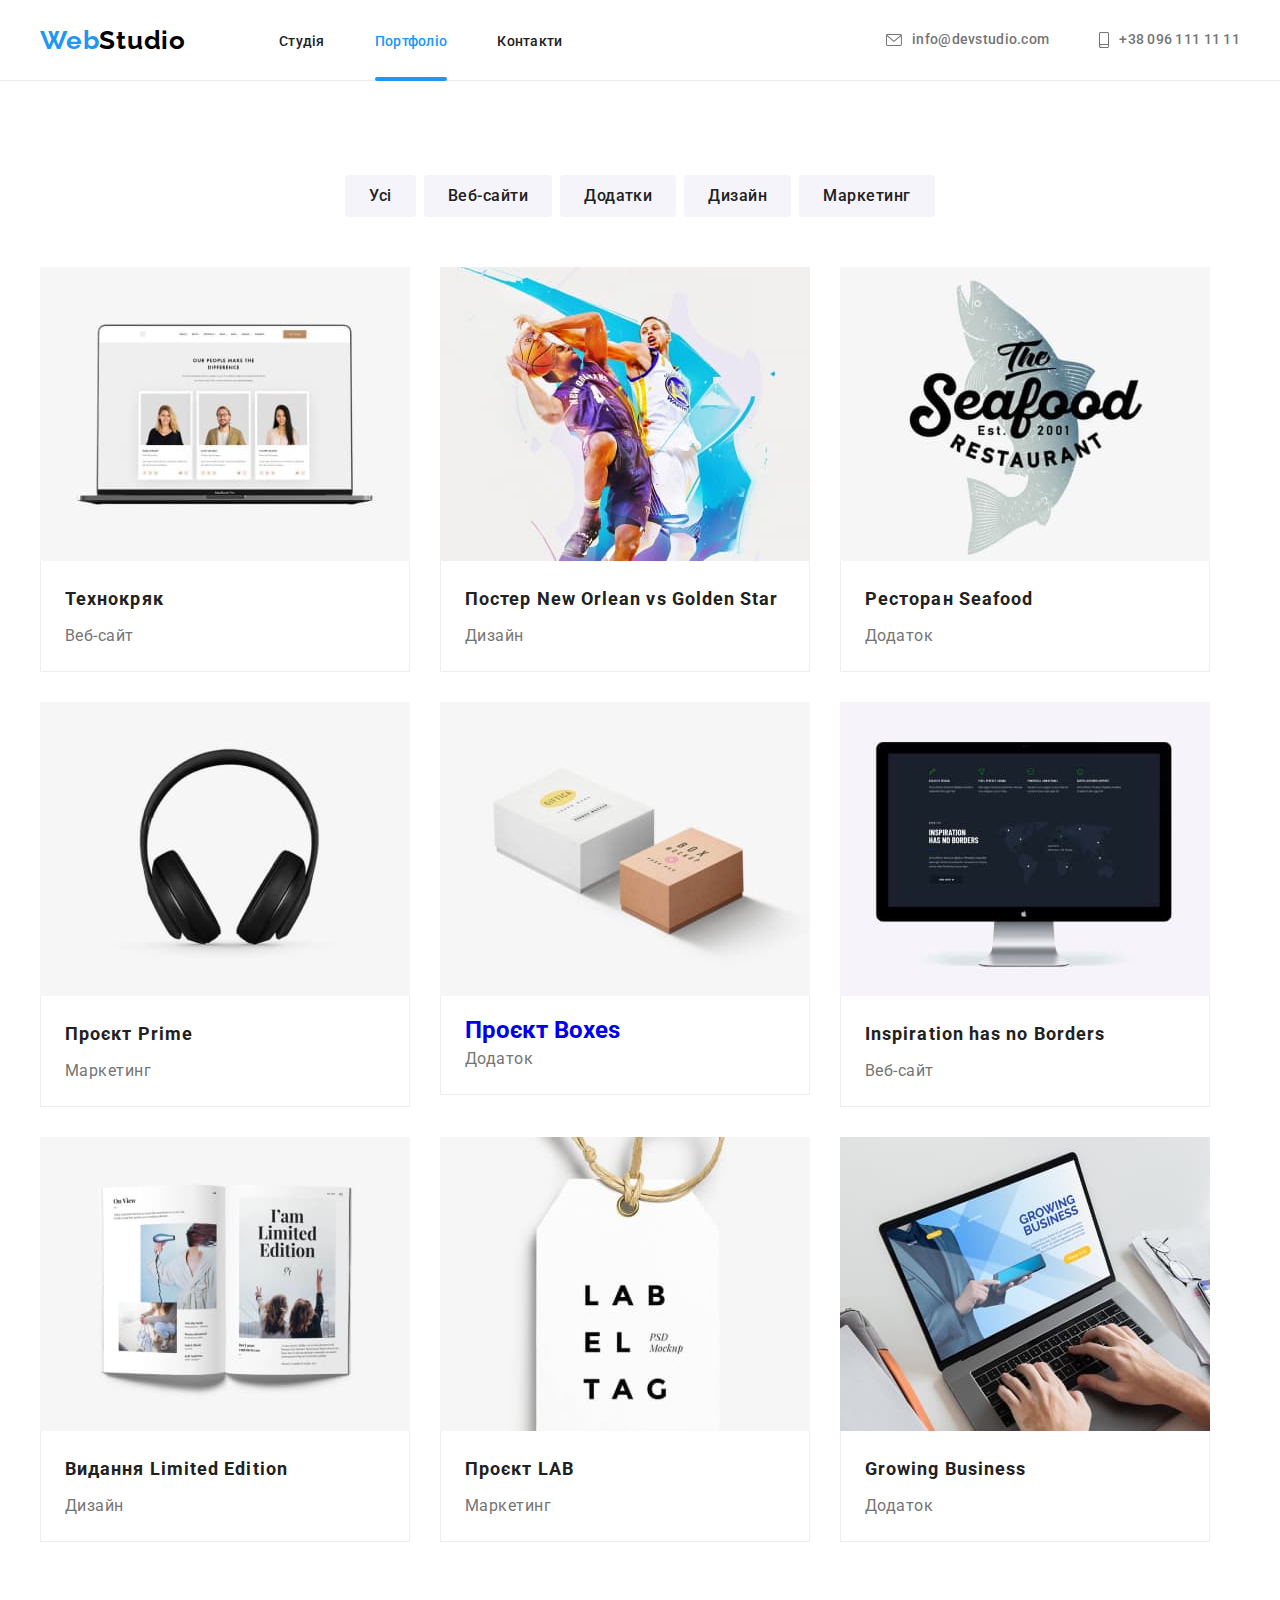
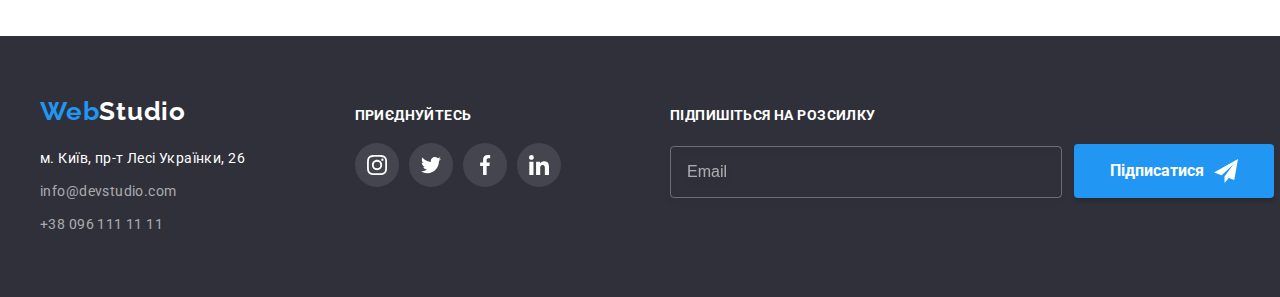
==== portfolio.html @ 82394ab8 "Initial commit" ====
<!DOCTYPE html>
<html lang="uk">
  <head>
    <meta charset="UTF-8" />
    <meta http-equiv="X-UA-Compatible" content="IE=edge" />
    <meta name="viewport" content="width=device-width, initial-scale=1.0" />
    <title>Домашне Завдання 7</title>
    <link rel="preconnect" href="https://fonts.googleapis.com" />
    <link rel="preconnect" href="https://fonts.gstatic.com" crossorigin />
    <link
      href="https://fonts.googleapis.com/css2?family=Raleway:wght@700&family=Roboto:wght@400;500;700;900&display=swap"
      rel="stylesheet"
    />
    <link
      rel="stylesheet"
      href="https://cdnjs.cloudflare.com/ajax/libs/modern-normalize/1.1.0/modern-normalize.min.css"
      integrity="sha512-wpPYUAdjBVSE4KJnH1VR1HeZfpl1ub8YT/NKx4PuQ5NmX2tKuGu6U/JRp5y+Y8XG2tV+wKQpNHVUX03MfMFn9Q=="
      crossorigin="anonymous"
      referrerpolicy="no-referrer"
    />
    <!-- <link rel="stylesheet" href="./css/styles.css" /> -->
    <link rel="stylesheet" href="./css/main.min.css" />
  </head>
  <body>
    <header class="page-header">
      <div class="container header__container">
        <nav class="site-nav">
          <a href="./index.html" class="logo link site-nav__logo logo--color-black"
            ><span class="logo-accent">Web</span>Studio</a
          >
          <ul class="site-nav__list list">
            <li>
              <a href="./index.html" class="site-nav__item  link">Студія</a>
            </li>
            <li>
              <a href="./portfolio.html" class="site-nav__item current link">Портфоліо</a>
            </li>
            <li><a href="#" class="site-nav__item link">Контакти</a></li>
          </ul>
        </nav>
        <ul class="contact list">
          <li>
            <a href="mailto:info@devstudio.com" class="contact__mail link">
              <svg class="contact__icon" width="16" height="12">
                <use href="./images/icon.svg#icon-envelope"></use>
              </svg>
              info@devstudio.com
            </a>
          </li>
          <li>
            <a href="tel:380961111111" class="contact__tel link">
              <svg class="contact__icon" width="10" height="16">
                <use href="./images/icon.svg#icon-smartphone"></use>
              </svg>
              +38 096 111 11 11
            </a>
          </li>
        </ul>
      </div>
    </header>
    <main>
      <section class="portfolio">
        <div class="container">
          <h1 class="visually-hidden">Портфоліо</h1>
          <ul class="portfolio__btn-list list">
            <li><button type="button" class="portfolio__btn-item">Усі</button></li>
            <li><button type="button" class="portfolio__btn-item">Веб-сайти</button></li>
            <li><button type="button" class="portfolio__btn-item">Додатки</button></li>
            <li><button type="button" class="portfolio__btn-item">Дизайн</button></li>
            <li><button type="button" class="portfolio__btn-item">Маркетинг</button></li>
          </ul>
          <ul class="cards portfolio__cards list">
            <li class="cards__item">
              <a href="#" class="cards__link link">
                <div class="cards__img cards-img">
                  <img
                    src="./images/portfolio1.jpg"
                    alt="Технокряк"
                    width="370"
                  />
                  <div class="cards-img__text">
                    Ресурс пропонує комплексні пропозиції з різним рівнем
                    функціоналу та сервісів. Все це дозволить відвідувачу
                    отримати вичерпні відомості про компанію чи приватну особу.
                  </div>
                </div>
                <div class="cards-info">
                  <h2 class="cards-info__title">Технокряк</h2>
                  <p class="cards-info__text">Веб-сайт</p>
                </div>
              </a>
            </li>
            <li class="cards__item">
              <a href="#" class="cards__link link">
                <div class="cards__img cards-img">
                  <img
                    src="./images/portfolio2.jpg"
                    alt="New Orlean vs Golden Star"
                    width="370"
                  />
                  <div class="cards-img__text">
                    Ресурс пропонує комплексні пропозиції з різним рівнем
                    функціоналу та сервісів. Все це дозволить відвідувачу
                    отримати вичерпні відомості про компанію чи приватну особу.
                  </div>
                </div>
                <div class="cards-info">
                  <h2 class="cards-info__title">
                    Постер New Orlean vs Golden Star
                  </h2>
                  <p class="cards-info__text">Дизайн</p>
                </div>
              </a>
            </li>
            <li class="cards__item">
              <a href="#" class="cards__link link">
                <div class="cards__img cards-img">
                  <img
                    src="./images/portfolio3.jpg"
                    alt="Ресторан Seafood"
                    width="370"
                  />
                  <div class="cards-img__text">
                    Ресурс пропонує комплексні пропозиції з різним рівнем
                    функціоналу та сервісів. Все це дозволить відвідувачу
                    отримати вичерпні відомості про компанію чи приватну особу.
                  </div>
                </div>
                <div class="cards-info">
                  <h2 class="cards-info__title">Ресторан Seafood</h2>
                  <p class="cards-info__text">Додаток</p>
                </div>
              </a>
            </li>
            <li class="cards__item">
              <a href="#" class="cards__link link">
                <div class="cards__img cards-img">
                  <img
                    src="./images/portfolio4.jpg"
                    alt="Проєкт Prime"
                    width="370"
                  />
                  <div class="cards-img__text">
                    Ресурс пропонує комплексні пропозиції з різним рівнем
                    функціоналу та сервісів. Все це дозволить відвідувачу
                    отримати вичерпні відомості про компанію чи приватну особу.
                  </div>
                </div>

                <div class="cards-info">
                  <h2 class="cards-info__title">Проєкт Prime</h2>
                  <p class="cards-info__text">Маркетинг</p>
                </div>
              </a>
            </li>
            <li class="cards__item">
              <a href="#" class="cards__link link">
                <div class="cards__img cards-img">
                  <img
                    src="./images/portfolio5.jpg"
                    alt="Проєкт Boxes"
                    width="370"
                  />
                  <div class="cards-img__text">
                    Ресурс пропонує комплексні пропозиції з різним рівнем
                    функціоналу та сервісів. Все це дозволить відвідувачу
                    отримати вичерпні відомості про компанію чи приватну особу.
                  </div>
                </div>

                <div class="cards-info">
                  <h2 class="cardinfo__title">Проєкт Boxes</h2>
                  <p class="cards-info__text">Додаток</p>
                </div>
              </a>
            </li>
            <li class="cards__item">
              <a href="#" class="cards__link link">
                <div class="cards__img cards-img">
                  <img
                    src="./images/portfolio6.jpg"
                    alt="Inspiration has no Borders"
                    width="370"
                  />
                  <div class="cards-img__text">
                    Ресурс пропонує комплексні пропозиції з різним рівнем
                    функціоналу та сервісів. Все це дозволить відвідувачу
                    отримати вичерпні відомості про компанію чи приватну особу.
                  </div>
                </div>
                <div class="cards-info">
                  <h2 class="cards-info__title">Inspiration has no Borders</h2>
                  <p class="cards-info__text">Веб-сайт</p>
                </div>
              </a>
            </li>
            <li class="cards__item">
              <a href="#" class="cards__link link">
                <div class="cards__img cards-img">
                  <img
                    src="./images/portfolio7.jpg"
                    alt="Видання Limited Edition"
                    width="370"
                  />
                  <div class="cards-img__text">
                    Ресурс пропонує комплексні пропозиції з різним рівнем
                    функціоналу та сервісів. Все це дозволить відвідувачу
                    отримати вичерпні відомості про компанію чи приватну особу.
                  </div>
                </div>
                <div class="cards-info">
                  <h2 class="cards-info__title">Видання Limited Edition</h2>
                  <p class="cards-info__text">Дизайн</p>
                </div>
              </a>
            </li>
            <li class="cards__item">
              <a href="#" class="cards__link link">
                <div class="cards__img cards-img">
                  <img
                    src="./images/portfolio8.jpg"
                    alt="Проєкт LAB"
                    width="370"
                  />
                  <div class="cards-img__text">
                    Ресурс пропонує комплексні пропозиції з різним рівнем
                    функціоналу та сервісів. Все це дозволить відвідувачу
                    отримати вичерпні відомості про компанію чи приватну особу.
                  </div>
                </div>
                <div class="cards-info">
                  <h2 class="cards-info__title">Проєкт LAB</h2>
                  <p class="cards-info__text">Маркетинг</p>
                </div>
              </a>
            </li>
            <li class="cards__item">
              <a href="" class="cards__link link">
                <div class="cards__img cards-img">
                  <img
                    src="./images/portfolio9.jpg"
                    alt="Growing Business"
                    width="370"
                  />
                  <div class="cards-img__text">
                    Ресурс пропонує комплексні пропозиції з різним рівнем
                    функціоналу та сервісів. Все це дозволить відвідувачу
                    отримати вичерпні відомості про компанію чи приватну особу.
                  </div>
                </div>

                <div class="cards-info">
                  <h2 class="cards-info__title">Growing Business</h2>
                  <p class="cards-info__text">Додаток</p>
                </div>
              </a>
            </li>
          </ul>
        </div>
      </section>
    </main>
    <footer class="footer section">
      <div class="container footer__wrap">
        <div>
          <a href="./index.html" class="logo logo--color-white link"
            ><span class="logo-accent">Web</span>Studio</a
          >
          <address class="adress">
            <ul class="adress__list list">
              <li class="adress__item">
                <a
                  href="https://goo.gl/maps/c5YDyiYQSBMjpUKTA"
                  class="adress__link link"
                  >м. Київ, пр-т Лесі Українки, 26</a
                >
              </li>
              <li class="adress__item">
                <a href="mailto:info@devstudio.com" class="adress__mail link"
                  >info@devstudio.com</a
                >
              </li>
              <li class="adress__item">
                <a href="tel:380961111111" class="adress__tel link"
                  >+38 096 111 11 11</a
                >
              </li>
            </ul>
          </address>
        </div>
        <div class="footer-soc">
          <h3 class="footer-soc__tile">приєднуйтесь</h3>
          <ul class="footer-soc__list list">
            <li class="footer-soc__item">
              <a href="" class="footer-soc__link link">
                <svg class="footer-soc__icon" width="20" height="20">
                  <use href="./images/icon.svg#icon-instagram-2"></use>
                </svg>
              </a>
            </li>
            <li class="footer-soc__item">
              <a href="" class="footer-soc__link link">
                <svg class="footer-soc__icon" width="20" height="20">
                  <use href="./images/icon.svg#icon-twitter-1"></use>
                </svg>
              </a>
            </li>
            <li class="footer-soc__item">
              <a href="" class="footer-soc__link link">
                <svg class="footer-soc__icon" width="20" height="20">
                  <use href="./images/icon.svg#icon-facebook-1"></use>
                </svg>
              </a>
            </li>
            <li class="footer-soc__item">
              <a href="" class="footer-soc__link link">
                <svg class="footer-soc__icon" width="20" height="20">
                  <use href="./images/icon.svg#icon-linkedin-1"></use>
                </svg>
              </a>
            </li>
          </ul>
        </div>
        <div class="subscription footer__subscription">
          <h3 class="subscription__title">Підпишіться на розсилку</h3>
          <form class="subscription__form">
            <label>
              <input
                type="email"
                name="email"
                placeholder="Email"
                class="subscription__input"
              />
            </label>
            <button type="submit" class="subsription__btn">
              Підписатися
              <svg class="subsription__send" width="24" height="24">
                <use href="./images/icon.svg#icon-send"></use>
              </svg>
            </button>
          </form>
        </div>
      </div>
    </footer>
  </body>
</html>
---- css/styles.css ----
/* :root {
    --title-text-color: #212121;
    --text-color: #757575;
    --accent-color: #2196F3;
    --aktive-accent-color: #188CE8;
    --black-color: #000000;
    --light-background-color: #F5F4FA;
    --dark-background-color: #2F303A;
    --white-color: #FFFFFF;
    --footer-contact-color: rgba(255, 255, 255, 0.6);
    --icon-color: #AFB1B8;
    --transition-duration: 250ms;
    --transition-timing-function: cubic-bezier(0.4, 0, 0.2, 1);
} */

/* p,
h1,
h2,
h3,
h4,
h5,
h6,
li {
    margin: 0;
}

ul {
    padding-left: 0;
    margin: 0;
}

img {
    display: block;} */


/* body {
    font-family: 'Roboto', sans-serif;
    color: var(--text-color);
    background: var(--white-color);
    margin: 0 auto;

} */

/* .container {
    width: 1200px;
    margin: 0 auto;
    padding: 0 15px;

} */

/* .list {
    list-style: none;
}

.link {
    text-decoration: none;
} */

/* .section {
    margin: 0;
    padding-top: 94px;
    padding-bottom: 94px;

} */

/* .logo {
    font-family: 'Raleway', sans-serif;
    font-style: normal;
    font-weight: 700;
    font-size: 26px;
    line-height: 1.19;
    letter-spacing: 0.03em;
} */

/* ------------header-------------- */
/* .page-header {

    border-bottom: 1px solid #ECECEC;
    align-items: center;
}

.header-mail,
.header-tel {
    font-weight: 500;
    font-size: 14px;
    line-height: 1.14;
    letter-spacing: 0.02em;
    color: var(--text-color);
    padding: 32px 0;
    color: var(--text-color);
    display: flex;
    justify-content: center;
    align-items: center;
    gap: 10px;
    transition-property: color, fill;
    transition-duration: var(--transition-duration);
    transition-timing-function: var(--transition-timing-function)
}

.header-icon {
    fill: currentColor;
}

.header-mail:hover,
.header-tel:hover {
    color: var(--accent-color);
    fill: var(--accent-color);
}

.header-mail:focus,
.header-tel:focus {
    color: var(--accent-color);
    fill: var(--accent-color);
}



.header-container {

    display: flex;
    justify-content: space-between;
    align-items: center;
}

.logo-header {
    color: var(--black-color);
    justify-content: flex-start;
    padding: 24px 0;
    margin-right: 93px;
}

.logo-accent {
    color: var(--accent-color);
}

.site-nav {
    display: flex;
    justify-content: flex-start;
    align-items: center;
}

.site-nav-list {
    gap: 50px;
    display: flex;
}

.header-contact {
    display: flex;
    gap: 50px;
    justify-content: flex-end;
}


.nav-item {
    position: relative;
    font-weight: 500;
    font-size: 14px;
    line-height: 1.14;
    letter-spacing: 0.02em;
    color: var(--title-text-color);
    padding: 32px 0;
    transition-property: color;
    transition-duration: var(--transition-duration);
    transition-timing-function: var(--transition-timing-function)
}

.nav-item::after {
    position: absolute;
    left: 0;
    bottom: 0;
    content: "";
    display: inline-block;
    opacity: 0;
    width: 100%;
    height: 4px;
    background: #2196F3;
    border-radius: 2px;
    transform: scaleX(0);
    transform-origin: left;
    transition-property: transform;
    transition-duration: var(--transition-duration);
    transition-timing-function: var(--transition-timing-function)
}

.current {
    position: relative;
    font-weight: 500;
    font-size: 14px;
    line-height: 1.14;
    letter-spacing: 0.02em;
    color: var(--accent-color);
}

.nav-item:hover::after,
.nav-item:focus::after,
.current::after {
    opacity: 1;
    transform: scaleX(100%);
}

.nav-item:hover,
.nav-item:focus {
    color: var(--accent-color);
} */

/* ------Studio--------------сторінка студія ---------------- */
/* ---------Hero---------- */
/* .hero {
    position: relative;
    max-width: 1600px;
    background-color: #C4C4C4;
    background-image: linear-gradient(rgba(47, 48, 58, 0.4), rgba(47, 48, 58, 0.4)), url(../images/Img.jpg);
    background-repeat: no-repeat;
    background-position: center;
    margin: 0 auto;
    padding-top: 200px;
    padding-bottom: 200px;
    text-align: center;

}

.hero-title {
    font-weight: 900;
    font-size: 44px;
    line-height: 1.36;
    text-align: center;
    letter-spacing: 0.06em;
    text-transform: uppercase;
    color: var(--white-color);
    width: 696px;
    margin: 0 auto;
    margin-bottom: 30px;
}

.hero-btn {
    font-family: inherit;
    font-style: normal;
    font-weight: 700;
    font-size: 16px;
    line-height: 1.88;
    letter-spacing: 0.06em;
    color: var(--white-color);
    cursor: pointer;
    text-align: center;
    background-color: var(--accent-color);
    box-shadow: 0px 4px 4px rgba(0, 0, 0, 0.15);
    border-radius: 4px;
    border: transparent;
    min-width: 216px;
    padding: 10px 32px;
    transition-property: background-color;
    transition-duration: var(--transition-duration);
    transition-timing-function: var(--transition-timing-function)
}


.hero-btn:hover,
.hero-btn:focus {
    background-color: var(--aktive-accent-color);
} */



/* ----------------------modal--------------------- */

/* .backdrop {
    position: fixed;
    top: 0;
    left: 0;
    bottom: 0;
    right: 0;
    background-color: rgba(0, 0, 0, 0.2);
    opacity: 1;
    visibility: visible;
    transition-property: opacity, visibility;
    transition-duration: var(--transition-duration);
    transition-timing-function: var(--transition-timing-function)
}

.backdrop.is-hidden {
    opacity: 0;
    pointer-events: none;
    visibility: hidden;
}

.modal {
    position: absolute;
    top: 50%;
    left: 50%;
    transform: translate(-50%, -50%);
    min-width: 528px;
    min-height: 581px;
    padding: 40px;
    background: #FFFFFF;
    box-shadow: 0px 1px 3px rgba(0, 0, 0, 0.12), 0px 1px 1px rgba(0, 0, 0, 0.14), 0px 2px 1px rgba(0, 0, 0, 0.2);
    border-radius: 4px;
}

.close {
    position: absolute;
    top: 8px;
    right: 8px;
    width: 30px;
    height: 30px;
    background-color: #FFFFFF;
    border: 1px solid rgba(0, 0, 0, 0.1);
    border-radius: 50%;
    cursor: pointer;
    transition-property: fill;
    transition-duration: var(--transition-duration);
    transition-timing-function: var(--transition-timing-function)
}

.close:hover,
.close:focus {
    fill: #2196F3;
} */

/* 
.modal-title {
    font-weight: 700;
    font-size: 20px;
    line-height: 23px;
    text-align: center;
    letter-spacing: 0.03em;
    color: var(--title-text-color);
    margin-bottom: 12px;
}


.modal-form {
    position: relative;
    display: flex;
    flex-direction: column;
    align-items: flex-start;
}

.input-wrap {
    position: relative;
    display: flex;
    flex-direction: column;
    align-items: flex-start;
    width: 100%;
    margin-bottom: 10px;

}
.input-textarea{margin-bottom: 20px;}

.modal-input {
    width: 100%;
    height: 40px;
    border: 1px solid rgba(33, 33, 33, 0.2);
    border-radius: 4px;
    outline: transparent;
    padding-left: 40px;
    padding-right: 20px;
    transition-property: border-color, fill;
    transition-duration: var(--transition-duration);
    transition-timing-function: var(--transition-timing-function)
}

.modal-input:focus,
.modal-textarea:focus {
    border-color: var(--accent-color);
    fill: var(--accent-color);
}

.modal-input:focus+.input-icon {
    fill: var(--accent-color);
}

.input-icon {
    position: absolute;
    left: 8px;
    top: 50%;
}

.modal-info {
    display: block;
    font-size: 12px;
    line-height: 1.12;
    letter-spacing: 0.01em;
    color: var(--text-color);
    margin-bottom: 4px;
}

.modal-textarea {
    width: 100%;
    height: 120px;
    border: 1px solid rgba(33, 33, 33, 0.2);
    border-radius: 4px;
    padding: 12px;
    resize: none;
    outline: none;
    transition-property: border-color, fill;
    transition-duration: var(--transition-duration);
    transition-timing-function: var(--transition-timing-function)
}

.modal-textarea::placeholder {
    font-weight: 400;
    font-size: 12px;
    line-height: 1.16;
    letter-spacing: 0.01em;
    color: rgba(117, 117, 117, 0.5);
}

.modal-submit {
    font-weight: 700;
    font-size: 16px;
    line-height: 1.87;
    color: #FFFFFF;
    padding: 10px 52px;
    background: #2196F3;
    box-shadow: 0px 4px 4px rgba(0, 0, 0, 0.15);
    border-color: transparent;
    border-radius: 4px;
    margin: 0 auto;
    cursor: pointer;
    transition-property: backround;
    transition-duration: var(--transition-duration);
    transition-timing-function: var(--transition-timing-function)
}

.modal-submit:hover,
.modal-submit:focus {
    background: var(--aktive-accent-color);

}

.modal-checkbox {
    position: relative;
    display: flex;
    align-items: center;
    font-weight: 400;
    font-size: 14px;
    line-height: 1.71;
    letter-spacing: 0.03em;
    color: var(--text-color);
  
    margin: 0 auto;
    margin-bottom: 30px;
}



.check-box {
    position: relative;
    width: 16px;
    height: 15px;
    margin-right: 7px;
}

.checkbox {
    border: 4px solid #212121;
    border-radius: 2px;
    width: 16px;
    height: 15px;
}

.checkbox:checked+* .icon-checked {
    fill: #FFFFFF;
    background-color: #2196F3;
    border-color: transparent;
}

.checkbox:not(checked)+* .icon-checked {
    fill: transparent;
    background-color: transparent;
}

.checkbox:focus+* .icon-checked {
    box-shadow: 0px 0px 2px 2px var(--accent-color);
}

.icon-checked {
    position: absolute;
    left: 0;
    border: 2px solid #212121;
    border-radius: 2px;
}

.checkbox-label {
    display: flex;
    align-items: center;
}



.checkbox:checked+*.checked-icon {
    fill: #EEEEEE;
}

.checkbox:focus+*.icon-notchecked {
    border-color: #2196F3;
}

.modal-link {
    position: relative;
    font-size: 14px;
    line-height: 1.71;
    color: var(--accent-color);
}

.modal-link::after {
    position: absolute;
    left: 0;
    bottom: 0;
    content: "";
    display: inline-block;
    width: 100%;
    height: 2px;
    padding-left: 5px;
    background-color: #2196F3;
} */

/* ---------Features -- Особливості------ */
/* .features {}

.feature-icon-box {
    background: #F5F4FA;
    border-radius: 4px;
    display: flex;
    justify-content: center;
    align-items: center;
    padding-top: 25px;
    padding-bottom: 25px;
    margin-bottom: 30px;
} */


/* .visually-hidden {
    position: absolute;
    width: 1px;
    height: 1px;
    margin: -1px;
    border: 0;
    padding: 0;
    white-space: nowrap;
    clip-path: inset(100%);
    clip: rect(0 0 0 0);
    overflow: hidden;
} */

/* .feature-list {
    display: flex;
    gap: 30px;
}

.feature-list-item {
    width: calc((100%-90)/4);

}

.feature-list-item:nth-child(4n) {
    margin: 0;

}

.feature-item-title {
    font-weight: 700;
    font-size: 14px;
    line-height: 1.14;
    letter-spacing: 0.03em;
    text-transform: uppercase;
    color: var(--title-text-color);
    margin-bottom: 10px;

}

.feature-item-text {
    font-size: 14px;
    line-height: 1.71;
    letter-spacing: 0.03em;
} */

/* ------------------Work ---Чим ми займаємося---------- */
/* .work {
    padding-top: 0;
}

.work-title {
    font-weight: 700;
    font-size: 36px;
    line-height: 1.16;
    text-align: center;
    letter-spacing: 0.03em;
    color: var(--title-text-color);
    margin-bottom: 50px;
}

.work-list {
    display: flex;
    gap: 30px;
}

.work-image {
    position: relative;
}

.text-cover {
    position: absolute;
    bottom: 0;
    width: 100%;
    height: 70px;
    background: rgba(47, 48, 58, 0.8);
}

.work-text {
    padding: 27px;
    font-weight: 700;
    font-size: 14px;
    line-height: 1.14;
    text-align: center;
    letter-spacing: 0.03em;
    text-transform: uppercase;
    color: #FFFFFF;

} */

/* ----------------team---Наша команда----------  */

/* .team {
    background: var(--light-background-color);
}

.team-list {
    display: flex;
    gap: 30px;
}

.team-item {
    background-color: var(--white-color);
    box-shadow: 0px 1px 3px rgba(0, 0, 0, 0.12), 0px 1px 1px rgba(0, 0, 0, 0.14), 0px 2px 1px rgba(0, 0, 0, 0.2);
    border-radius: 0px 0px 4px 4px;
}

.team-title {
    font-weight: 700;
    font-size: 36px;
    line-height: 1.16;
    text-align: center;
    letter-spacing: 0.03em;
    color: var(--title-text-color);
    margin-bottom: 50px;

}

.team-info {
    padding-top: 30px;
    padding-bottom: 30px;
}


.team-item-title {
    font-weight: 500;
    font-size: 16px;
    line-height: 1.18;
    text-align: center;
    letter-spacing: 0.03em;
    color: var(--title-text-color);
    margin-bottom: 10px;
}

.team-item-text {
    font-size: 16px;
    line-height: 1.18;
    text-align: center;
    letter-spacing: 0.03em;
    margin-bottom: 16px;

}

.team-soc-list {
    display: flex;
    gap: 10px;
    justify-content: center;
}

.team-soc-item {
    width: 44px;
    height: 44px;
    background-color: #FFFFFF;

}

.team-soc-link {
    width: 100%;
    height: 100%;
    border-radius: 50%;
    display: flex;
    justify-content: center;
    align-items: center;
    fill: var(--icon-color);
    transition-property: background-color, fill;
    transition-duration: var(--transition-duration);
    transition-timing-function: var(--transition-timing-function)
}

.team-soc-link:hover,
.team-soc-link:focus {
    background-color: var(--accent-color);
    fill: #FFFFFF;
} */

/* -----------------client------------------- */

/* .client-title {
    font-weight: 700;
    font-size: 36px;
    line-height: 1.16;
    text-align: center;
    letter-spacing: 0.03em;
    color: var(--title-text-color);
    margin-bottom: 50px;
}

.client-list {
    display: flex;
    gap: 30px;

}

.client-item {
    width: calc((100%-150px)/6);
    height: 92px;
}

.client-link {
    width: 100%;
    height: 100%;
    border: 1px solid var(--icon-color);
    border-radius: 4px;
    display: flex;
    justify-content: center;
    align-items: center;
    fill: var(--icon-color);
    transition-property: border-color, fill;
    transition-duration: var(--transition-duration);
    transition-timing-function: var(--transition-timing-function)
}

.client-link:hover,
.client-link:focus {
    border-color: var(--accent-color);
    fill: var(--accent-color);
} */

/* ------foooter--------------- */
/* .footer {
    background: var(--dark-background-color);
    padding-top: 60px;
    padding-bottom: 60px;
}

.logo-footer {
    color: var(--white-color);

}

.logo-accent {
    color: var(--accent-color);

}

.adress {
    margin-top: 20px;
}

.adress-item:not(:last-child) {
    margin-bottom: 9px;
}

.adress-link {
    font-style: normal;
    font-size: 14px;
    line-height: 1.71;
    letter-spacing: 0.03em;
    color: var(--white-color);
    transition-property: color;
    transition-duration: var(--transition-duration);
    transition-timing-function: var(--transition-timing-function)
}

.footer-mail,
.footer-tel {
    font-style: normal;
    font-size: 14px;
    line-height: 1.71;
    letter-spacing: 0.03em;
    color: var(--footer-contact-color);
    transition-property: color;
    transition-duration: var(--transition-duration);
    transition-timing-function: var(--transition-timing-function)
}

.adress-link:hover,
.footer-mail:hover,
.footer-tel:hover {
    color: var(--accent-color);
}

.adress-link:focus,
.footer-mail:focus,
.footer-tel:focus {
    color: var(--accent-color);
}

.footer-wrap {
    display: flex;
    gap: 70px;
    align-items: baseline;
    justify-content: space-between;
}

.footer-soc-tile {
    font-weight: 700;
    font-size: 14px;
    line-height: 16px;
    letter-spacing: 0.03em;
    text-transform: uppercase;
    color: #FFFFFF;
    margin-bottom: 20px;
}

.footer-soc-list {
    display: flex;
    gap: 10px;
    align-items: center;
    justify-content: center;
}

.footer-soc-item {
    width: 44px;
    height: 44px;
}

.footer-soc-link {
    width: 100%;
    height: 100%;
    background-color: rgba(255, 255, 255, 0.1);
    border-radius: 50%;
    display: flex;
    align-items: center;
    justify-content: center;
    fill: #FFFFFF;
    transition-property: background-color;
    transition-duration: var(--transition-duration);
    transition-timing-function: var(--transition-timing-function)
}

.footer-soc-link:hover,
.footer-soc-link:focus {
    background-color: var(--accent-color);
}


.footer-subsription {
    width: 570px;
}

.subsription_form {
    display: flex;
    gap: 12px;
    align-items: flex-end;
    width: 100%;
}



.subsription-title {
    font-weight: 700;
    font-size: 14px;
    line-height: 1.14;
    letter-spacing: 0.03em;
    text-transform: uppercase;
    color: #FFFFFF;
    margin-bottom: 20px;
}

.footer-input {
    min-width: 358px;
    font-weight: 400;
    font-size: 16px;
    line-height: 1.25;
    color: var(--white-color);
    background-color: transparent;
    padding-left: 16px;
    padding-right: 16px;
    padding-top: 15px;
    padding-bottom: 15px;

    border: 1px solid rgba(255, 255, 255, 0.3);
    filter: drop-shadow(0px 4px 4px rgba(0, 0, 0, 0.15));
    border-radius: 4px;
    outline: transparent;

}

.footer-input:focus {
    border: 1px solid var(--accent-color);
}

.footer-input::placeholder {
    font-size: 16px;
    line-height: 1.25;
    color: rgba(255, 255, 255, 0.6);
    background-color: transparent;
}

.footer-send {
    position: absolute;
    top: 50%;
    transform: translateY(-50%);
    fill: #FFFFFF;
}

.footer-send {
    position: absolute;
    top: 50%;
    transform: translateY(-50%);
    margin-left: 10px;
    margin-right: 28px;
    fill: #FFFFFF;
}

.subsription-btn {
    position: relative;
    min-width: 200px;
    min-height: 50px;
    font-family: inherit;
    padding-top: 10px;
    padding-bottom: 10px;
    padding-left: 28px;
    padding-right: 62px;
    font-weight: 700;
    font-size: 16px;
    line-height: 1.88;
    background-color: var(--accent-color);
    color: #FFFFFF;
    box-shadow: 0px 4px 4px rgba(0, 0, 0, 0.15);
    border-radius: 4px;
    border-color: transparent;
    cursor: pointer;
    transition-property: background-color, ;
    transition-duration: var(--transition-duration);
    transition-timing-function: var(--transition-timing-function)
}

.subsription-btn:hover,
.subsription-btn:focus {
    background-color: var(--aktive-accent-color);
}
 */


/*------------page portfolio-- сторінка портфоліо-------------- */
/* 
.portfolio {
    padding-top: 94px;
    padding-bottom: 94px;
}

.btn-list {
    display: flex;
    gap: 8px;
    align-self: center;
    margin: 0 auto;
    margin-bottom: 50px;
    justify-content: center;
}

.btn-item {
    font-family: inherit;
    font-style: normal;
    font-weight: 500;
    font-size: 16px;
    line-height: 1.62;
    text-align: center;
    letter-spacing: 0.03em;
    color: var(--title-text-color);

    background-color: var(--light-background-color);
    border-radius: 4px;
    border-color: transparent;
    cursor: pointer;
    padding: 6px 22px;

    transition-property: color, background-color, box-shadow;
    transition-duration: var(--transition-duration);
    transition-timing-function: var(--transition-timing-function)
}

.btn-item:hover,
.btn-item:focus {
    color: var(--white-color);
    background-color: var(--accent-color);
    box-shadow: 0px 3px 1px rgba(0, 0, 0, 0.1), 0px 1px 2px rgba(0, 0, 0, 0.08), 0px 2px 2px rgba(0, 0, 0, 0.12);
}


.portfolio-list {
    display: flex;
    flex-wrap: wrap;
    gap: 30px;
    justify-content: flex-start;
    align-items: stretch;
}

.portfolio-item {
    background-color: var(--white-color);
}



.item-text {
    padding: 20px 24px;
    border-bottom: 1px solid #EEEEEE;
    border-left: 1px solid #EEEEEE;
    border-right: 1px solid #EEEEEE;
}



.portfolio-title {
    font-weight: 700;
    font-size: 18px;
    line-height: 2;
    letter-spacing: 0.06em;
    color: var(--title-text-color);
    margin-bottom: 4px;
}

.portfolio-text {
    font-size: 16px;
    line-height: 1.88;
    letter-spacing: 0.03em;
    color: var(--text-color);
}

.portfolio-link {
    display: block;
    position: relative;
    transition-property: box-shadow;
    transition-duration: var(--transition-duration);
    transition-timing-function: var(--transition-timing-function)
}

.img-cover {
    position: relative;
    display: block;
    overflow: hidden;
}

.img-text {
    position: absolute;
    opacity: 0;
    display: block;
    top: 0;
    width: 370px;
    height: 294px;
    background-color: rgba(33, 150, 243, 0.9);
    font-size: 18px;
    line-height: 1.56;
    letter-spacing: 0.03em;
    color: #FFFFFF;
    padding: 63px 24px;

    transform: translateY(100%);
    transition-property: opacity, transform;
    transition-duration: var(--transition-duration);
    transition-timing-function: var(--transition-timing-function)
}

.portfolio-link:hover .img-text,
.portfolio-link:focus .img-text {
    transform: translateY(0);
    opacity: 1;
}


.portfolio-link:hover,
.portfolio-link:focus {
    box-shadow: 0px 1px 1px rgba(0, 0, 0, 0.12), 0px 4px 4px rgba(0, 0, 0, 0.06), 1px 4px 6px rgba(0, 0, 0, 0.16);

} */
---- css/main.min.css ----
:root{--title-text-color: #212121;--text-color: #757575;--accent-color: #2196F3;--aktive-accent-color: #188CE8;--black-color: #000000;--light-background-color: #F5F4FA;--dark-background-color: #2F303A;--white-color: #FFFFFF;--footer-contact-color: rgba(255, 255, 255, 0.6);--icon-color: #AFB1B8;--transition-duration: 250ms;--transition-timing-function: cubic-bezier(0.4, 0, 0.2, 1);--font-primary:"Roboto", sans-serif;--font-logo:"Raleway", sans-serif}.visually-hidden{position:absolute;width:1px;height:1px;margin:-1px;border:0;padding:0;white-space:nowrap;-webkit-clip-path:inset(100%);clip-path:inset(100%);clip:rect(0 0 0 0);overflow:hidden}p,h1,h2,h3,h4,h5,h6,li{margin:0}ul{padding-left:0;margin:0}img{display:block}.list{list-style:none}.link{text-decoration:none}body{font-family:var(--font-primary);color:var(--text-color);background:var(--white-color);margin:0 auto}.footer-soc__link,.footer-soc__list,.clients__link,.team-soc-link,.feature-item__box,.contact__mail,.contact__tel,.site-nav,.header__container,.checkbox-label,.modal-checkbox{display:flex;align-items:center}.logo{font-family:var(--font-logo);font-style:normal;font-weight:700;font-size:26px;line-height:1.19;letter-spacing:.03em}.logo--color-white{color:var(--white-color)}.logo--color-black{color:var(--black-color)}.container{width:1200px;margin:0 auto;padding:0 15px}.section{margin:0;padding-top:94px;padding-bottom:94px}.backdrop{position:fixed;top:0;left:0;bottom:0;right:0;background-color:rgba(0,0,0,.2);opacity:1;visibility:visible;transition-property:opacity,visibility;transition-duration:var(--transition-duration);transition-timing-function:var(--transition-timing-function)}.backdrop.is-hidden{opacity:0;pointer-events:none;visibility:hidden}.modal{position:absolute;top:50%;left:50%;transform:translate(-50%, -50%);min-width:528px;min-height:581px;padding:40px;background:#fff;box-shadow:0px 1px 3px rgba(0,0,0,.12),0px 1px 1px rgba(0,0,0,.14),0px 2px 1px rgba(0,0,0,.2);border-radius:4px}.close{position:absolute;top:8px;right:8px;width:30px;height:30px;background-color:#fff;border:1px solid rgba(0,0,0,.1);border-radius:50%;cursor:pointer;transition-property:fill;transition-duration:var(--transition-duration);transition-timing-function:var(--transition-timing-function)}.close:hover,.close:focus{fill:#2196f3}.modal__title{font-weight:700;font-size:20px;line-height:23px;text-align:center;letter-spacing:.03em;color:var(--title-text-color);margin-bottom:12px}.modal-form{position:relative;display:flex;flex-direction:column;align-items:flex-start}.input-wrap{position:relative;display:flex;flex-direction:column;align-items:flex-start;width:100%;margin-bottom:10px}.input-textarea{margin-bottom:20px}.modal-input{width:100%;height:40px;border:1px solid rgba(33,33,33,.2);border-radius:4px;outline:rgba(0,0,0,0);padding-left:40px;padding-right:20px;transition-property:border-color,fill;transition-duration:var(--transition-duration);transition-timing-function:var(--transition-timing-function)}.modal-input:focus{border-color:var(--accent-color);fill:var(--accent-color)}.input-icon{position:absolute;left:8px;top:50%}.modal-input:focus+.input-icon{fill:var(--accent-color)}.modal-info{display:block;font-size:12px;line-height:1.12;letter-spacing:.01em;color:var(--text-color);margin-bottom:4px}.modal-textarea{width:100%;height:120px;border:1px solid rgba(33,33,33,.2);border-radius:4px;padding:12px;resize:none;outline:none;transition-property:border-color,fill;transition-duration:var(--transition-duration);transition-timing-function:var(--transition-timing-function)}.modal-textarea::-moz-placeholder{font-weight:400;font-size:12px;line-height:1.16;letter-spacing:.01em;color:rgba(117,117,117,.5)}.modal-textarea:-ms-input-placeholder{font-weight:400;font-size:12px;line-height:1.16;letter-spacing:.01em;color:rgba(117,117,117,.5)}.modal-textarea::placeholder{font-weight:400;font-size:12px;line-height:1.16;letter-spacing:.01em;color:rgba(117,117,117,.5)}.modal-textarea:focus{border-color:var(--accent-color);fill:var(--accent-color)}.modal-submit{font-weight:700;font-size:16px;line-height:1.87;color:#fff;padding:10px 52px;background:#2196f3;box-shadow:0px 4px 4px rgba(0,0,0,.15);border-color:rgba(0,0,0,0);border-radius:4px;margin:0 auto;cursor:pointer;transition-property:backround;transition-duration:var(--transition-duration);transition-timing-function:var(--transition-timing-function)}.modal-submit:hover,.modal-submit:focus{background:var(--aktive-accent-color)}.modal-checkbox{position:relative;font-weight:400;font-size:14px;line-height:1.71;letter-spacing:.03em;color:var(--text-color);margin:0 auto;margin-bottom:30px}.check-box{position:relative;width:16px;height:15px;margin-right:7px}.checkbox{border:4px solid #212121;border-radius:2px;width:16px;height:15px}.checkbox:focus+*.icon-notchecked{border-color:#2196f3}.icon-checked{position:absolute;left:0;border:2px solid #212121;border-radius:2px}.checkbox:focus+* .icon-checked{box-shadow:0px 0px 2px 2px var(--accent-color)}.checkbox:not(checked)+* .icon-checked{fill:rgba(0,0,0,0);background-color:rgba(0,0,0,0)}.checkbox:checked+* .icon-checked{fill:#fff;background-color:#2196f3;border-color:rgba(0,0,0,0)}.modal-link{position:relative;font-size:14px;line-height:1.71;color:var(--accent-color)}.modal-link::after{position:absolute;left:0;bottom:0;content:"";display:inline-block;width:100%;height:2px;padding-left:5px;background-color:#2196f3}.portfolio{padding-top:94px;padding-bottom:94px}.title{font-weight:700;font-size:36px;line-height:1.16;text-align:center;letter-spacing:.03em;color:var(--title-text-color);margin-bottom:50px}.page-header{border-bottom:1px solid #ececec;align-items:center}.header__container{justify-content:space-between}.site-nav__logo{justify-content:flex-start;padding:24px 0;margin-right:93px}.logo-accent{color:var(--accent-color)}.site-nav{justify-content:flex-start}.site-nav__list{gap:50px;display:flex}.site-nav__item{position:relative;font-weight:500;font-size:14px;line-height:1.14;letter-spacing:.02em;color:var(--title-text-color);padding:32px 0;transition-property:color;transition-duration:var(--transition-duration);transition-timing-function:var(--transition-timing-function)}.site-nav__item::after{position:absolute;left:0;bottom:0;content:"";display:inline-block;opacity:0;width:100%;height:4px;background:#2196f3;border-radius:2px;transform:scaleX(0);transform-origin:left;transition-property:transform;transition-duration:var(--transition-duration);transition-timing-function:var(--transition-timing-function)}.site-nav__item:hover,.site-nav__item:focus{color:var(--accent-color)}.site-nav__item:hover::after,.site-nav__item:focus::after,.site-nav__item .current::after{opacity:1;transform:scaleX(100%)}.contact{display:flex;gap:50px;justify-content:flex-end}.contact__mail,.contact__tel{font-weight:500;font-size:14px;line-height:1.14;letter-spacing:.02em;color:var(--text-color);padding:32px 0;color:var(--text-color);justify-content:center;gap:10px;transition-property:color,fill;transition-duration:var(--transition-duration);transition-timing-function:var(--transition-timing-function)}.contact__mail:hover,.contact__mail:hover,.contact__tel:hover,.contact__tel:hover{color:var(--accent-color);fill:var(--accent-color)}.contact__mail:focus,.contact__mail:focus,.contact__tel:focus,.contact__tel:focus{color:var(--accent-color);fill:var(--accent-color)}.contact__icon{fill:currentColor}.current{position:relative;font-weight:500;font-size:14px;line-height:1.14;letter-spacing:.02em;color:var(--accent-color)}.current::after{opacity:1;transform:scaleX(100%)}.hero{position:relative;max-width:1600px;background-color:#c4c4c4;background-image:linear-gradient(rgba(47, 48, 58, 0.4), rgba(47, 48, 58, 0.4)),url(../images/Img.jpg);background-repeat:no-repeat;background-position:center;margin:0 auto;padding-top:200px;padding-bottom:200px;text-align:center}.hero__title{font-weight:900;font-size:44px;line-height:1.36;text-align:center;letter-spacing:.06em;text-transform:uppercase;color:var(--white-color);width:696px;margin:0 auto;margin-bottom:30px}.hero__btn{font-family:inherit;font-style:normal;font-weight:700;font-size:16px;line-height:1.88;letter-spacing:.06em;color:var(--white-color);cursor:pointer;text-align:center;background-color:var(--accent-color);box-shadow:0px 4px 4px rgba(0,0,0,.15);border-radius:4px;border:rgba(0,0,0,0);min-width:216px;padding:10px 32px;transition-property:background-color;transition-duration:var(--transition-duration);transition-timing-function:var(--transition-timing-function)}.hero__btn:hover,.hero__btn:focus{background-color:var(--aktive-accent-color)}.feature-item__box{background:#f5f4fa;border-radius:4px;justify-content:center;padding-top:25px;padding-bottom:25px;margin-bottom:30px}.feature__list{display:flex;gap:30px}.feature__item{width:calc((100% - 90px)/4)}.feature__item:nth-child(4n){margin:0}.feature-item__title{font-weight:700;font-size:14px;line-height:1.14;letter-spacing:.03em;text-transform:uppercase;color:var(--title-text-color);margin-bottom:10px}.feature-item__text{font-size:14px;line-height:1.71;letter-spacing:.03em}.work{padding-top:0}.work-list{display:flex;gap:30px}.work-image{position:relative}.text-cover{position:absolute;bottom:0;width:100%;height:70px;background:rgba(47,48,58,.8)}.work-text{padding:27px;font-weight:700;font-size:14px;line-height:1.14;text-align:center;letter-spacing:.03em;text-transform:uppercase;color:#fff}.team{background:var(--light-background-color)}.team-list{display:flex;gap:30px}.team-item{background-color:var(--white-color);box-shadow:0px 1px 3px rgba(0,0,0,.12),0px 1px 1px rgba(0,0,0,.14),0px 2px 1px rgba(0,0,0,.2);border-radius:0px 0px 4px 4px}.team-info{padding-top:30px;padding-bottom:30px}.team-item-title{font-weight:500;font-size:16px;line-height:1.18;text-align:center;letter-spacing:.03em;color:var(--title-text-color);margin-bottom:10px}.team-item-text{font-size:16px;line-height:1.18;text-align:center;letter-spacing:.03em;margin-bottom:16px}.team-soc-list{display:flex;gap:10px;justify-content:center}.team-soc-item{width:44px;height:44px;background-color:#fff}.team-soc-link{width:100%;height:100%;border-radius:50%;justify-content:center;fill:var(--icon-color);transition-property:background-color,fill;transition-duration:var(--transition-duration);transition-timing-function:var(--transition-timing-function)}.team-soc-link:hover,.team-soc-link:focus{background-color:var(--accent-color);fill:#fff}.clients__list{display:flex;gap:30px}.clients__item{width:calc((100% - 150px)/6);height:92px}.clients__link{width:100%;height:100%;border:1px solid var(--icon-color);border-radius:4px;justify-content:center;fill:var(--icon-color);transition-property:border-color,fill;transition-duration:var(--transition-duration);transition-timing-function:var(--transition-timing-function)}.clients__link:hover,.clients__link:focus{border-color:var(--accent-color);fill:var(--accent-color)}.footer{background:var(--dark-background-color);padding-top:60px;padding-bottom:60px}.logo-accent{color:var(--accent-color)}.adress{margin-top:20px}.adress__item:not(:last-child){margin-bottom:9px}.adress__link{font-style:normal;font-size:14px;line-height:1.71;letter-spacing:.03em;color:var(--white-color);transition-property:color;transition-duration:var(--transition-duration);transition-timing-function:var(--transition-timing-function)}.adress__link:hover,.adress__link:focus{color:var(--accent-color)}.adress__mail,.adress__tel{font-style:normal;font-size:14px;line-height:1.71;letter-spacing:.03em;color:var(--footer-contact-color);transition-property:color;transition-duration:var(--transition-duration);transition-timing-function:var(--transition-timing-function)}.adress__mail:hover,.adress__mail:hover,.adress__mail:focus,.adress__mail:focus,.adress__tel:hover,.adress__tel:hover,.adress__tel:focus,.adress__tel:focus{color:var(--accent-color)}.footer__wrap{display:flex;gap:70px;align-items:baseline;justify-content:space-between}.footer-soc__tile{font-weight:700;font-size:14px;line-height:16px;letter-spacing:.03em;text-transform:uppercase;color:#fff;margin-bottom:20px}.footer-soc__list{gap:10px;justify-content:center}.footer-soc__item{width:44px;height:44px}.footer-soc__link{width:100%;height:100%;background-color:rgba(255,255,255,.1);border-radius:50%;justify-content:center;fill:#fff;transition-property:background-color;transition-duration:var(--transition-duration);transition-timing-function:var(--transition-timing-function)}.footer-soc__link:hover,.footer-soc__link:focus{background-color:var(--accent-color)}.footer__subscription{width:570px}.subscription__form{display:flex;gap:12px;align-items:flex-end;width:100%}.subscription__title{font-weight:700;font-size:14px;line-height:1.14;letter-spacing:.03em;text-transform:uppercase;color:#fff;margin-bottom:20px}.subscription__input{min-width:358px;font-weight:400;font-size:16px;line-height:1.25;color:var(--white-color);background-color:rgba(0,0,0,0);padding-left:16px;padding-right:16px;padding-top:15px;padding-bottom:15px;border:1px solid rgba(255,255,255,.3);filter:drop-shadow(0px 4px 4px rgba(0, 0, 0, 0.15));border-radius:4px;outline:rgba(0,0,0,0)}.subscription__input:focus{border:1px solid var(--accent-color)}.subscription__input::-moz-placeholder{font-size:16px;line-height:1.25;color:rgba(255,255,255,.6);background-color:rgba(0,0,0,0)}.subscription__input:-ms-input-placeholder{font-size:16px;line-height:1.25;color:rgba(255,255,255,.6);background-color:rgba(0,0,0,0)}.subscription__input::placeholder{font-size:16px;line-height:1.25;color:rgba(255,255,255,.6);background-color:rgba(0,0,0,0)}.subsription__send{position:absolute;top:50%;transform:translateY(-50%);margin-left:10px;margin-right:28px;fill:#fff}.subsription__btn{position:relative;min-width:200px;min-height:50px;font-family:inherit;padding-top:10px;padding-bottom:10px;padding-left:28px;padding-right:62px;font-weight:700;font-size:16px;line-height:1.88;background-color:var(--accent-color);color:#fff;box-shadow:0px 4px 4px rgba(0,0,0,.15);border-radius:4px;border-color:rgba(0,0,0,0);cursor:pointer;transition-property:background-color;transition-duration:var(--transition-duration);transition-timing-function:var(--transition-timing-function)}.subsription__btn:hover,.subsription__btn:focus{background-color:var(--aktive-accent-color)}.portfolio__cards{display:flex;flex-wrap:wrap;gap:30px;justify-content:flex-start;align-items:stretch}.cards__item{background-color:var(--white-color)}.cards-info{padding:20px 24px;border-bottom:1px solid #eee;border-left:1px solid #eee;border-right:1px solid #eee}.cards-info__title{font-weight:700;font-size:18px;line-height:2;letter-spacing:.06em;color:var(--title-text-color);margin-bottom:4px}.cards-info__text{font-size:16px;line-height:1.88;letter-spacing:.03em;color:var(--text-color)}.cards__img{position:relative;display:block;overflow:hidden}.cards-img__text{position:absolute;opacity:0;display:block;top:0;width:370px;height:294px;background-color:rgba(33,150,243,.9);font-size:18px;line-height:1.56;letter-spacing:.03em;color:#fff;padding:63px 24px;transform:translateY(100%);transition-property:opacity,transform;transition-duration:var(--transition-duration);transition-timing-function:var(--transition-timing-function)}.cards__link{display:block;position:relative;transition-property:box-shadow;transition-duration:var(--transition-duration);transition-timing-function:var(--transition-timing-function)}.cards__link:hover .cards-img__text,.cards__link:focus .cards-img__text{transform:translateY(0);opacity:1}.cards__link:hover,.cards__link:focus{box-shadow:0px 1px 1px rgba(0,0,0,.12),0px 4px 4px rgba(0,0,0,.06),1px 4px 6px rgba(0,0,0,.16)}.portfolio__btn-list{display:flex;gap:8px;align-self:center;margin:0 auto;margin-bottom:50px;justify-content:center}.portfolio__btn-item{font-family:inherit;font-style:normal;font-weight:500;font-size:16px;line-height:1.62;text-align:center;letter-spacing:.03em;color:var(--title-text-color);background-color:var(--light-background-color);border-radius:4px;border-color:rgba(0,0,0,0);cursor:pointer;padding:6px 22px;transition-property:color,background-color,box-shadow;transition-duration:var(--transition-duration);transition-timing-function:var(--transition-timing-function)}.portfolio__btn-item:hover,.portfolio__btn-item:focus{color:var(--white-color);background-color:var(--accent-color);box-shadow:0px 3px 1px rgba(0,0,0,.1),0px 1px 2px rgba(0,0,0,.08),0px 2px 2px rgba(0,0,0,.12)}/*# sourceMappingURL=main.min.css.map */
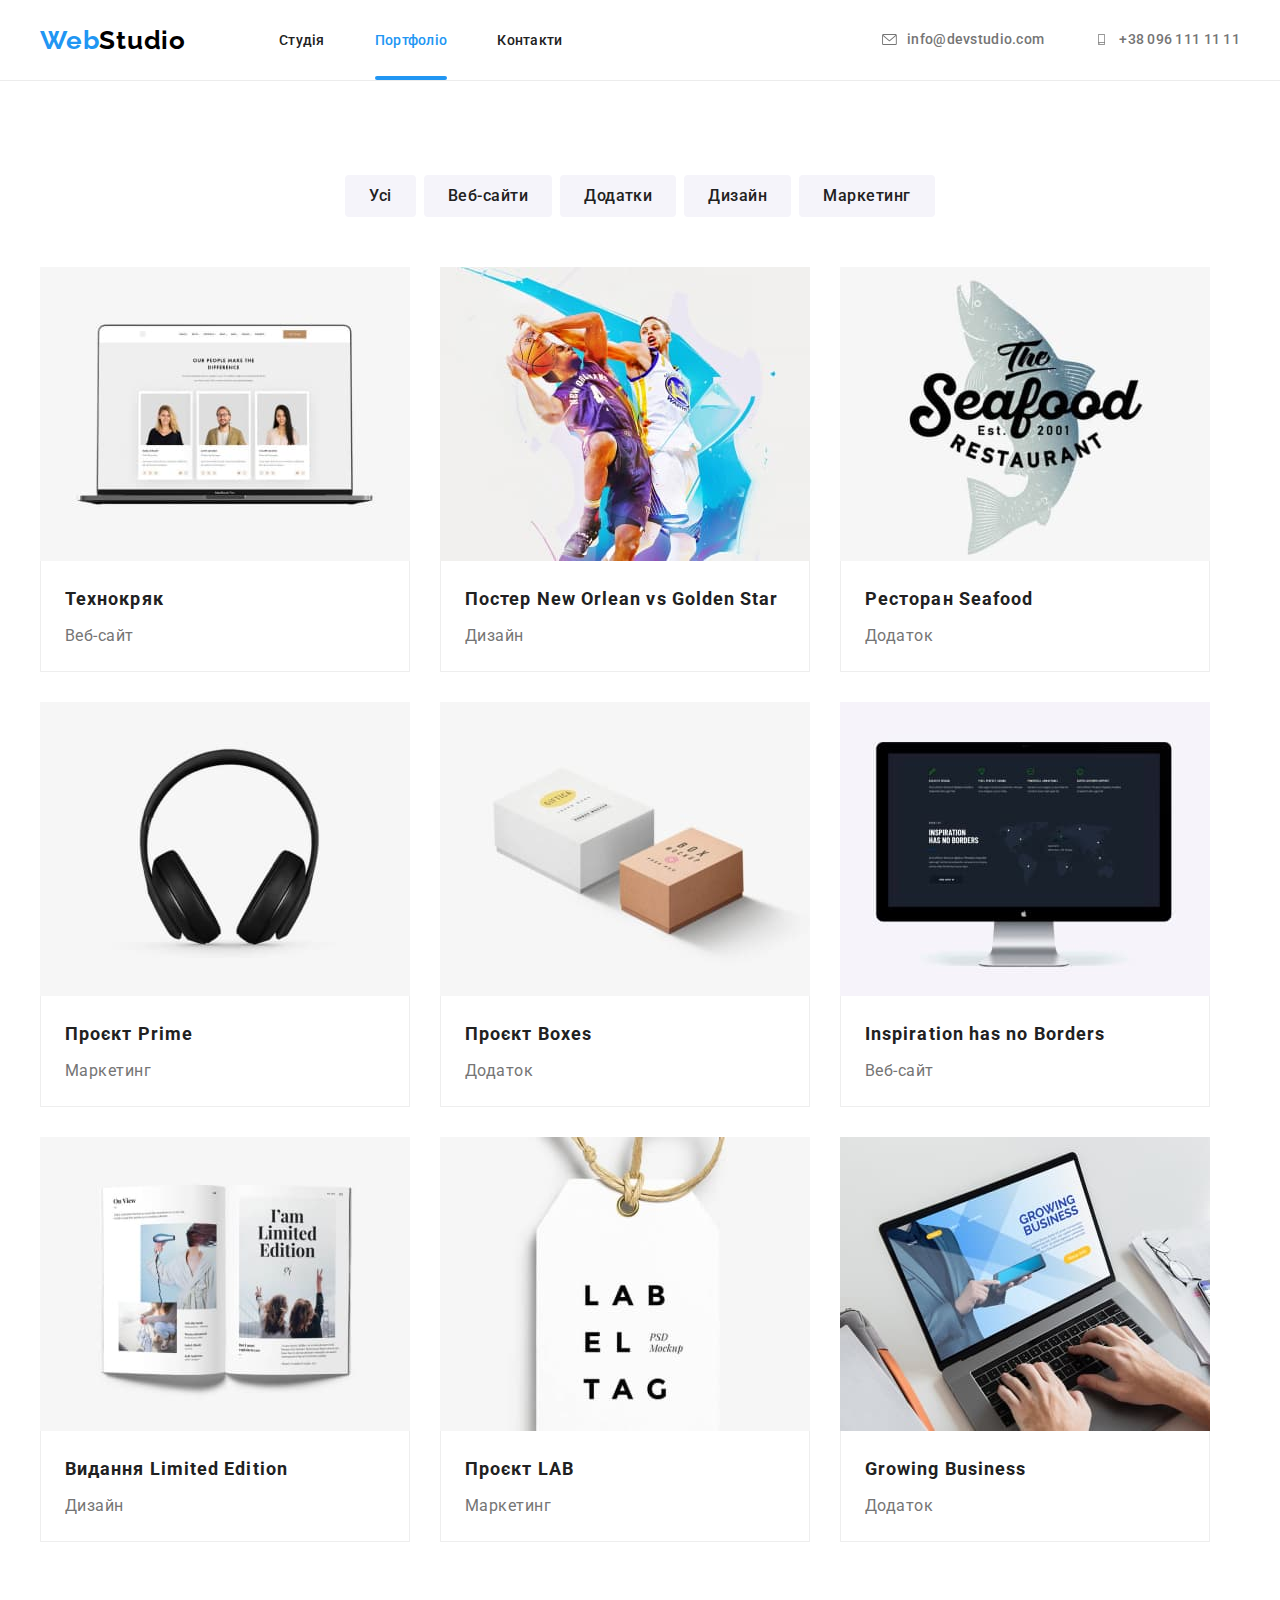
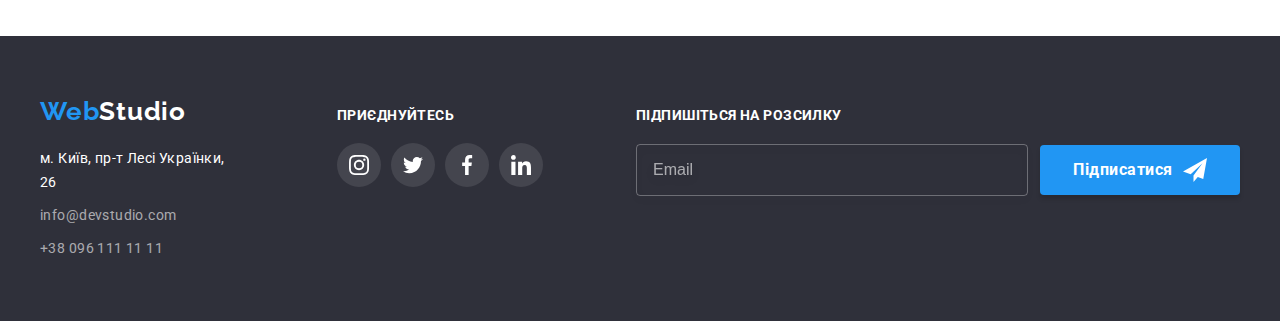
==== commit 26a680c4: "hw08" ====
--- a/portfolio.html
+++ b/portfolio.html
@@ -25,15 +25,19 @@
     <header class="page-header">
       <div class="container header__container">
         <nav class="site-nav">
-          <a href="./index.html" class="logo link site-nav__logo logo--color-black"
+          <a
+            href="./index.html"
+            class="logo link site-nav__logo logo--color-black"
             ><span class="logo-accent">Web</span>Studio</a
           >
           <ul class="site-nav__list list">
             <li>
-              <a href="./index.html" class="site-nav__item  link">Студія</a>
-            </li>
-            <li>
-              <a href="./portfolio.html" class="site-nav__item current link">Портфоліо</a>
+              <a href="./index.html" class="site-nav__item link">Студія</a>
+            </li>
+            <li>
+              <a href="./portfolio.html" class="site-nav__item current link"
+                >Портфоліо</a
+              >
             </li>
             <li><a href="#" class="site-nav__item link">Контакти</a></li>
           </ul>
@@ -63,11 +67,25 @@
         <div class="container">
           <h1 class="visually-hidden">Портфоліо</h1>
           <ul class="portfolio__btn-list list">
-            <li><button type="button" class="portfolio__btn-item">Усі</button></li>
-            <li><button type="button" class="portfolio__btn-item">Веб-сайти</button></li>
-            <li><button type="button" class="portfolio__btn-item">Додатки</button></li>
-            <li><button type="button" class="portfolio__btn-item">Дизайн</button></li>
-            <li><button type="button" class="portfolio__btn-item">Маркетинг</button></li>
+            <li>
+              <button type="button" class="portfolio__btn-item">Усі</button>
+            </li>
+            <li>
+              <button type="button" class="portfolio__btn-item">
+                Веб-сайти
+              </button>
+            </li>
+            <li>
+              <button type="button" class="portfolio__btn-item">Додатки</button>
+            </li>
+            <li>
+              <button type="button" class="portfolio__btn-item">Дизайн</button>
+            </li>
+            <li>
+              <button type="button" class="portfolio__btn-item">
+                Маркетинг
+              </button>
+            </li>
           </ul>
           <ul class="cards portfolio__cards list">
             <li class="cards__item">
@@ -169,7 +187,7 @@
                 </div>
 
                 <div class="cards-info">
-                  <h2 class="cardinfo__title">Проєкт Boxes</h2>
+                  <h2 class="cards-info__title">Проєкт Boxes</h2>
                   <p class="cards-info__text">Додаток</p>
                 </div>
               </a>
--- a/css/main.min.css
+++ b/css/main.min.css
@@ -1 +1 @@
-:root{--title-text-color: #212121;--text-color: #757575;--accent-color: #2196F3;--aktive-accent-color: #188CE8;--black-color: #000000;--light-background-color: #F5F4FA;--dark-background-color: #2F303A;--white-color: #FFFFFF;--footer-contact-color: rgba(255, 255, 255, 0.6);--icon-color: #AFB1B8;--transition-duration: 250ms;--transition-timing-function: cubic-bezier(0.4, 0, 0.2, 1);--font-primary:"Roboto", sans-serif;--font-logo:"Raleway", sans-serif}.visually-hidden{position:absolute;width:1px;height:1px;margin:-1px;border:0;padding:0;white-space:nowrap;-webkit-clip-path:inset(100%);clip-path:inset(100%);clip:rect(0 0 0 0);overflow:hidden}p,h1,h2,h3,h4,h5,h6,li{margin:0}ul{padding-left:0;margin:0}img{display:block}.list{list-style:none}.link{text-decoration:none}body{font-family:var(--font-primary);color:var(--text-color);background:var(--white-color);margin:0 auto}.footer-soc__link,.footer-soc__list,.clients__link,.team-soc-link,.feature-item__box,.contact__mail,.contact__tel,.site-nav,.header__container,.checkbox-label,.modal-checkbox{display:flex;align-items:center}.logo{font-family:var(--font-logo);font-style:normal;font-weight:700;font-size:26px;line-height:1.19;letter-spacing:.03em}.logo--color-white{color:var(--white-color)}.logo--color-black{color:var(--black-color)}.container{width:1200px;margin:0 auto;padding:0 15px}.section{margin:0;padding-top:94px;padding-bottom:94px}.backdrop{position:fixed;top:0;left:0;bottom:0;right:0;background-color:rgba(0,0,0,.2);opacity:1;visibility:visible;transition-property:opacity,visibility;transition-duration:var(--transition-duration);transition-timing-function:var(--transition-timing-function)}.backdrop.is-hidden{opacity:0;pointer-events:none;visibility:hidden}.modal{position:absolute;top:50%;left:50%;transform:translate(-50%, -50%);min-width:528px;min-height:581px;padding:40px;background:#fff;box-shadow:0px 1px 3px rgba(0,0,0,.12),0px 1px 1px rgba(0,0,0,.14),0px 2px 1px rgba(0,0,0,.2);border-radius:4px}.close{position:absolute;top:8px;right:8px;width:30px;height:30px;background-color:#fff;border:1px solid rgba(0,0,0,.1);border-radius:50%;cursor:pointer;transition-property:fill;transition-duration:var(--transition-duration);transition-timing-function:var(--transition-timing-function)}.close:hover,.close:focus{fill:#2196f3}.modal__title{font-weight:700;font-size:20px;line-height:23px;text-align:center;letter-spacing:.03em;color:var(--title-text-color);margin-bottom:12px}.modal-form{position:relative;display:flex;flex-direction:column;align-items:flex-start}.input-wrap{position:relative;display:flex;flex-direction:column;align-items:flex-start;width:100%;margin-bottom:10px}.input-textarea{margin-bottom:20px}.modal-input{width:100%;height:40px;border:1px solid rgba(33,33,33,.2);border-radius:4px;outline:rgba(0,0,0,0);padding-left:40px;padding-right:20px;transition-property:border-color,fill;transition-duration:var(--transition-duration);transition-timing-function:var(--transition-timing-function)}.modal-input:focus{border-color:var(--accent-color);fill:var(--accent-color)}.input-icon{position:absolute;left:8px;top:50%}.modal-input:focus+.input-icon{fill:var(--accent-color)}.modal-info{display:block;font-size:12px;line-height:1.12;letter-spacing:.01em;color:var(--text-color);margin-bottom:4px}.modal-textarea{width:100%;height:120px;border:1px solid rgba(33,33,33,.2);border-radius:4px;padding:12px;resize:none;outline:none;transition-property:border-color,fill;transition-duration:var(--transition-duration);transition-timing-function:var(--transition-timing-function)}.modal-textarea::-moz-placeholder{font-weight:400;font-size:12px;line-height:1.16;letter-spacing:.01em;color:rgba(117,117,117,.5)}.modal-textarea:-ms-input-placeholder{font-weight:400;font-size:12px;line-height:1.16;letter-spacing:.01em;color:rgba(117,117,117,.5)}.modal-textarea::placeholder{font-weight:400;font-size:12px;line-height:1.16;letter-spacing:.01em;color:rgba(117,117,117,.5)}.modal-textarea:focus{border-color:var(--accent-color);fill:var(--accent-color)}.modal-submit{font-weight:700;font-size:16px;line-height:1.87;color:#fff;padding:10px 52px;background:#2196f3;box-shadow:0px 4px 4px rgba(0,0,0,.15);border-color:rgba(0,0,0,0);border-radius:4px;margin:0 auto;cursor:pointer;transition-property:backround;transition-duration:var(--transition-duration);transition-timing-function:var(--transition-timing-function)}.modal-submit:hover,.modal-submit:focus{background:var(--aktive-accent-color)}.modal-checkbox{position:relative;font-weight:400;font-size:14px;line-height:1.71;letter-spacing:.03em;color:var(--text-color);margin:0 auto;margin-bottom:30px}.check-box{position:relative;width:16px;height:15px;margin-right:7px}.checkbox{border:4px solid #212121;border-radius:2px;width:16px;height:15px}.checkbox:focus+*.icon-notchecked{border-color:#2196f3}.icon-checked{position:absolute;left:0;border:2px solid #212121;border-radius:2px}.checkbox:focus+* .icon-checked{box-shadow:0px 0px 2px 2px var(--accent-color)}.checkbox:not(checked)+* .icon-checked{fill:rgba(0,0,0,0);background-color:rgba(0,0,0,0)}.checkbox:checked+* .icon-checked{fill:#fff;background-color:#2196f3;border-color:rgba(0,0,0,0)}.modal-link{position:relative;font-size:14px;line-height:1.71;color:var(--accent-color)}.modal-link::after{position:absolute;left:0;bottom:0;content:"";display:inline-block;width:100%;height:2px;padding-left:5px;background-color:#2196f3}.portfolio{padding-top:94px;padding-bottom:94px}.title{font-weight:700;font-size:36px;line-height:1.16;text-align:center;letter-spacing:.03em;color:var(--title-text-color);margin-bottom:50px}.page-header{border-bottom:1px solid #ececec;align-items:center}.header__container{justify-content:space-between}.site-nav__logo{justify-content:flex-start;padding:24px 0;margin-right:93px}.logo-accent{color:var(--accent-color)}.site-nav{justify-content:flex-start}.site-nav__list{gap:50px;display:flex}.site-nav__item{position:relative;font-weight:500;font-size:14px;line-height:1.14;letter-spacing:.02em;color:var(--title-text-color);padding:32px 0;transition-property:color;transition-duration:var(--transition-duration);transition-timing-function:var(--transition-timing-function)}.site-nav__item::after{position:absolute;left:0;bottom:0;content:"";display:inline-block;opacity:0;width:100%;height:4px;background:#2196f3;border-radius:2px;transform:scaleX(0);transform-origin:left;transition-property:transform;transition-duration:var(--transition-duration);transition-timing-function:var(--transition-timing-function)}.site-nav__item:hover,.site-nav__item:focus{color:var(--accent-color)}.site-nav__item:hover::after,.site-nav__item:focus::after,.site-nav__item .current::after{opacity:1;transform:scaleX(100%)}.contact{display:flex;gap:50px;justify-content:flex-end}.contact__mail,.contact__tel{font-weight:500;font-size:14px;line-height:1.14;letter-spacing:.02em;color:var(--text-color);padding:32px 0;color:var(--text-color);justify-content:center;gap:10px;transition-property:color,fill;transition-duration:var(--transition-duration);transition-timing-function:var(--transition-timing-function)}.contact__mail:hover,.contact__mail:hover,.contact__tel:hover,.contact__tel:hover{color:var(--accent-color);fill:var(--accent-color)}.contact__mail:focus,.contact__mail:focus,.contact__tel:focus,.contact__tel:focus{color:var(--accent-color);fill:var(--accent-color)}.contact__icon{fill:currentColor}.current{position:relative;font-weight:500;font-size:14px;line-height:1.14;letter-spacing:.02em;color:var(--accent-color)}.current::after{opacity:1;transform:scaleX(100%)}.hero{position:relative;max-width:1600px;background-color:#c4c4c4;background-image:linear-gradient(rgba(47, 48, 58, 0.4), rgba(47, 48, 58, 0.4)),url(../images/Img.jpg);background-repeat:no-repeat;background-position:center;margin:0 auto;padding-top:200px;padding-bottom:200px;text-align:center}.hero__title{font-weight:900;font-size:44px;line-height:1.36;text-align:center;letter-spacing:.06em;text-transform:uppercase;color:var(--white-color);width:696px;margin:0 auto;margin-bottom:30px}.hero__btn{font-family:inherit;font-style:normal;font-weight:700;font-size:16px;line-height:1.88;letter-spacing:.06em;color:var(--white-color);cursor:pointer;text-align:center;background-color:var(--accent-color);box-shadow:0px 4px 4px rgba(0,0,0,.15);border-radius:4px;border:rgba(0,0,0,0);min-width:216px;padding:10px 32px;transition-property:background-color;transition-duration:var(--transition-duration);transition-timing-function:var(--transition-timing-function)}.hero__btn:hover,.hero__btn:focus{background-color:var(--aktive-accent-color)}.feature-item__box{background:#f5f4fa;border-radius:4px;justify-content:center;padding-top:25px;padding-bottom:25px;margin-bottom:30px}.feature__list{display:flex;gap:30px}.feature__item{width:calc((100% - 90px)/4)}.feature__item:nth-child(4n){margin:0}.feature-item__title{font-weight:700;font-size:14px;line-height:1.14;letter-spacing:.03em;text-transform:uppercase;color:var(--title-text-color);margin-bottom:10px}.feature-item__text{font-size:14px;line-height:1.71;letter-spacing:.03em}.work{padding-top:0}.work-list{display:flex;gap:30px}.work-image{position:relative}.text-cover{position:absolute;bottom:0;width:100%;height:70px;background:rgba(47,48,58,.8)}.work-text{padding:27px;font-weight:700;font-size:14px;line-height:1.14;text-align:center;letter-spacing:.03em;text-transform:uppercase;color:#fff}.team{background:var(--light-background-color)}.team-list{display:flex;gap:30px}.team-item{background-color:var(--white-color);box-shadow:0px 1px 3px rgba(0,0,0,.12),0px 1px 1px rgba(0,0,0,.14),0px 2px 1px rgba(0,0,0,.2);border-radius:0px 0px 4px 4px}.team-info{padding-top:30px;padding-bottom:30px}.team-item-title{font-weight:500;font-size:16px;line-height:1.18;text-align:center;letter-spacing:.03em;color:var(--title-text-color);margin-bottom:10px}.team-item-text{font-size:16px;line-height:1.18;text-align:center;letter-spacing:.03em;margin-bottom:16px}.team-soc-list{display:flex;gap:10px;justify-content:center}.team-soc-item{width:44px;height:44px;background-color:#fff}.team-soc-link{width:100%;height:100%;border-radius:50%;justify-content:center;fill:var(--icon-color);transition-property:background-color,fill;transition-duration:var(--transition-duration);transition-timing-function:var(--transition-timing-function)}.team-soc-link:hover,.team-soc-link:focus{background-color:var(--accent-color);fill:#fff}.clients__list{display:flex;gap:30px}.clients__item{width:calc((100% - 150px)/6);height:92px}.clients__link{width:100%;height:100%;border:1px solid var(--icon-color);border-radius:4px;justify-content:center;fill:var(--icon-color);transition-property:border-color,fill;transition-duration:var(--transition-duration);transition-timing-function:var(--transition-timing-function)}.clients__link:hover,.clients__link:focus{border-color:var(--accent-color);fill:var(--accent-color)}.footer{background:var(--dark-background-color);padding-top:60px;padding-bottom:60px}.logo-accent{color:var(--accent-color)}.adress{margin-top:20px}.adress__item:not(:last-child){margin-bottom:9px}.adress__link{font-style:normal;font-size:14px;line-height:1.71;letter-spacing:.03em;color:var(--white-color);transition-property:color;transition-duration:var(--transition-duration);transition-timing-function:var(--transition-timing-function)}.adress__link:hover,.adress__link:focus{color:var(--accent-color)}.adress__mail,.adress__tel{font-style:normal;font-size:14px;line-height:1.71;letter-spacing:.03em;color:var(--footer-contact-color);transition-property:color;transition-duration:var(--transition-duration);transition-timing-function:var(--transition-timing-function)}.adress__mail:hover,.adress__mail:hover,.adress__mail:focus,.adress__mail:focus,.adress__tel:hover,.adress__tel:hover,.adress__tel:focus,.adress__tel:focus{color:var(--accent-color)}.footer__wrap{display:flex;gap:70px;align-items:baseline;justify-content:space-between}.footer-soc__tile{font-weight:700;font-size:14px;line-height:16px;letter-spacing:.03em;text-transform:uppercase;color:#fff;margin-bottom:20px}.footer-soc__list{gap:10px;justify-content:center}.footer-soc__item{width:44px;height:44px}.footer-soc__link{width:100%;height:100%;background-color:rgba(255,255,255,.1);border-radius:50%;justify-content:center;fill:#fff;transition-property:background-color;transition-duration:var(--transition-duration);transition-timing-function:var(--transition-timing-function)}.footer-soc__link:hover,.footer-soc__link:focus{background-color:var(--accent-color)}.footer__subscription{width:570px}.subscription__form{display:flex;gap:12px;align-items:flex-end;width:100%}.subscription__title{font-weight:700;font-size:14px;line-height:1.14;letter-spacing:.03em;text-transform:uppercase;color:#fff;margin-bottom:20px}.subscription__input{min-width:358px;font-weight:400;font-size:16px;line-height:1.25;color:var(--white-color);background-color:rgba(0,0,0,0);padding-left:16px;padding-right:16px;padding-top:15px;padding-bottom:15px;border:1px solid rgba(255,255,255,.3);filter:drop-shadow(0px 4px 4px rgba(0, 0, 0, 0.15));border-radius:4px;outline:rgba(0,0,0,0)}.subscription__input:focus{border:1px solid var(--accent-color)}.subscription__input::-moz-placeholder{font-size:16px;line-height:1.25;color:rgba(255,255,255,.6);background-color:rgba(0,0,0,0)}.subscription__input:-ms-input-placeholder{font-size:16px;line-height:1.25;color:rgba(255,255,255,.6);background-color:rgba(0,0,0,0)}.subscription__input::placeholder{font-size:16px;line-height:1.25;color:rgba(255,255,255,.6);background-color:rgba(0,0,0,0)}.subsription__send{position:absolute;top:50%;transform:translateY(-50%);margin-left:10px;margin-right:28px;fill:#fff}.subsription__btn{position:relative;min-width:200px;min-height:50px;font-family:inherit;padding-top:10px;padding-bottom:10px;padding-left:28px;padding-right:62px;font-weight:700;font-size:16px;line-height:1.88;background-color:var(--accent-color);color:#fff;box-shadow:0px 4px 4px rgba(0,0,0,.15);border-radius:4px;border-color:rgba(0,0,0,0);cursor:pointer;transition-property:background-color;transition-duration:var(--transition-duration);transition-timing-function:var(--transition-timing-function)}.subsription__btn:hover,.subsription__btn:focus{background-color:var(--aktive-accent-color)}.portfolio__cards{display:flex;flex-wrap:wrap;gap:30px;justify-content:flex-start;align-items:stretch}.cards__item{background-color:var(--white-color)}.cards-info{padding:20px 24px;border-bottom:1px solid #eee;border-left:1px solid #eee;border-right:1px solid #eee}.cards-info__title{font-weight:700;font-size:18px;line-height:2;letter-spacing:.06em;color:var(--title-text-color);margin-bottom:4px}.cards-info__text{font-size:16px;line-height:1.88;letter-spacing:.03em;color:var(--text-color)}.cards__img{position:relative;display:block;overflow:hidden}.cards-img__text{position:absolute;opacity:0;display:block;top:0;width:370px;height:294px;background-color:rgba(33,150,243,.9);font-size:18px;line-height:1.56;letter-spacing:.03em;color:#fff;padding:63px 24px;transform:translateY(100%);transition-property:opacity,transform;transition-duration:var(--transition-duration);transition-timing-function:var(--transition-timing-function)}.cards__link{display:block;position:relative;transition-property:box-shadow;transition-duration:var(--transition-duration);transition-timing-function:var(--transition-timing-function)}.cards__link:hover .cards-img__text,.cards__link:focus .cards-img__text{transform:translateY(0);opacity:1}.cards__link:hover,.cards__link:focus{box-shadow:0px 1px 1px rgba(0,0,0,.12),0px 4px 4px rgba(0,0,0,.06),1px 4px 6px rgba(0,0,0,.16)}.portfolio__btn-list{display:flex;gap:8px;align-self:center;margin:0 auto;margin-bottom:50px;justify-content:center}.portfolio__btn-item{font-family:inherit;font-style:normal;font-weight:500;font-size:16px;line-height:1.62;text-align:center;letter-spacing:.03em;color:var(--title-text-color);background-color:var(--light-background-color);border-radius:4px;border-color:rgba(0,0,0,0);cursor:pointer;padding:6px 22px;transition-property:color,background-color,box-shadow;transition-duration:var(--transition-duration);transition-timing-function:var(--transition-timing-function)}.portfolio__btn-item:hover,.portfolio__btn-item:focus{color:var(--white-color);background-color:var(--accent-color);box-shadow:0px 3px 1px rgba(0,0,0,.1),0px 1px 2px rgba(0,0,0,.08),0px 2px 2px rgba(0,0,0,.12)}/*# sourceMappingURL=main.min.css.map */+:root{--title-text-color: #212121;--text-color: #757575;--accent-color: #2196F3;--aktive-accent-color: #188CE8;--black-color: #000000;--light-background-color: #F5F4FA;--dark-background-color: #2F303A;--white-color: #FFFFFF;--footer-contact-color: rgba(255, 255, 255, 0.6);--icon-color: #AFB1B8;--transition-duration: 250ms;--transition-timing-function: cubic-bezier(0.4, 0, 0.2, 1);--font-primary:"Roboto", sans-serif;--font-logo:"Raleway", sans-serif}.visually-hidden{position:absolute;width:1px;height:1px;margin:-1px;border:0;padding:0;white-space:nowrap;-webkit-clip-path:inset(100%);clip-path:inset(100%);clip:rect(0 0 0 0);overflow:hidden}p,h1,h2,h3,h4,h5,h6,li{margin:0}ul{padding-left:0;margin:0}img{display:block}.list{list-style:none}.link{text-decoration:none}body{font-family:var(--font-primary);color:var(--text-color);background:var(--white-color);margin:0 auto}.is-hidden{opacity:0;pointer-events:none;visibility:hidden}.footer-soc__link,.footer-soc__list,.team-soc-link,.feature-item__box,.clients__link,.checkbox-label,.modal-checkbox,.contact__mail,.contact__tel,.site-nav{display:flex;align-items:center}.page-header{border-bottom:1px solid #ececec;align-items:center}.header__container{display:flex;max-width:100%;justify-content:space-between;align-items:center}.site-nav__logo{justify-content:flex-start;margin-right:87px}@media screen and (min-width: 1200px){.site-nav__logo{margin-right:93px;padding:24px 0}}.logo-accent{color:var(--accent-color)}.header-info{display:none;justify-content:space-between;width:100%}@media screen and (min-width: 768px){.header-info{display:flex}}.site-nav{justify-content:flex-start}.site-nav__list{gap:50px;display:flex}.site-nav__item{position:relative;font-weight:500;font-size:14px;line-height:1.14;letter-spacing:.02em;color:var(--title-text-color);padding:32px 0;transition-property:color;transition-duration:var(--transition-duration);transition-timing-function:var(--transition-timing-function)}.site-nav__item::after{position:absolute;left:0;bottom:0;content:"";display:inline-block;opacity:0;width:100%;height:4px;background:#2196f3;border-radius:2px;transform:scaleX(0);transform-origin:left;transition-property:transform;transition-duration:var(--transition-duration);transition-timing-function:var(--transition-timing-function)}.site-nav__item:hover,.site-nav__item:focus{color:var(--accent-color)}.site-nav__item:hover::after,.site-nav__item:focus::after,.site-nav__item .current::after{opacity:1;transform:scaleX(100%)}@media screen and (min-width: 768px){.contact{display:flex;flex-direction:column;align-items:flex-start;gap:10px;padding:21px 0}}@media screen and (min-width: 1200px){.contact{display:flex;flex-direction:row;gap:50px;justify-content:flex-end;padding:0 0}}.contact__mail,.contact__tel{font-weight:500;font-size:12px;line-height:1.14;letter-spacing:.02em;color:var(--text-color);color:var(--text-color);justify-content:center;gap:10px;transition-property:color,fill;transition-duration:var(--transition-duration);transition-timing-function:var(--transition-timing-function)}.contact__mail:hover,.contact__mail:hover,.contact__tel:hover,.contact__tel:hover{color:var(--accent-color);fill:var(--accent-color)}.contact__mail:focus,.contact__mail:focus,.contact__tel:focus,.contact__tel:focus{color:var(--accent-color);fill:var(--accent-color)}@media screen and (min-width: 1200px){.contact__mail,.contact__tel{padding:32px 0;font-size:14px;line-height:1.14}}.contact__icon{width:14px;height:10px;fill:currentColor}@media screen and (min-width: 1200px){.contact__icon{width:15px;height:11px}}.current{position:relative;font-weight:500;font-size:14px;line-height:1.14;letter-spacing:.02em;color:var(--accent-color)}.current::after{opacity:1;transform:scaleX(100%)}.menu-open{display:flex;align-items:center;width:40px;height:40px;background-color:rgba(0,0,0,0);border:none;cursor:pointer;transition-property:background-color,fill;transition-duration:var(--transition-duration);transition-timing-function:var(--transition-timing-function)}.menu-open:hover,.menu-open:focus{fill:var(--accent-color)}@media screen and (min-width: 768px){.menu-open{display:none}}.mobil-menu{position:fixed;top:0;z-index:2;width:100vw;height:100vh;background-color:#fff;padding:48px 40px;display:flex;flex-direction:column;justify-content:space-between;overflow:auto}.menu-close{position:absolute;right:15px;top:10px;display:flex;align-items:center;width:40px;height:40px;background-color:rgba(0,0,0,0);border:none;cursor:pointer;transition-property:background-color,fill;transition-duration:var(--transition-duration);transition-timing-function:var(--transition-timing-function)}.menu-close:hover,.menu-close:focus{fill:var(--accent-color)}.mob-menu-item:not(:last-child){margin-bottom:32px}.mobil-menu-link{font-weight:500;font-size:40px;line-height:1.17;letter-spacing:.02em;color:var(--title-text-color);transition-property:background-color,fill;transition-duration:var(--transition-duration);transition-timing-function:var(--transition-timing-function)}.mobil-menu-link:hover,.mobil-menu-link:focus{color:var(--accent-color)}.mobil-top{margin-bottom:32px}.mobil-contact__tel{font-weight:500;font-size:27px;line-height:1.17;letter-spacing:.02em;color:var(--accent-color);transition-property:background-color,fill;transition-duration:var(--transition-duration);transition-timing-function:var(--transition-timing-function)}.mobil-contact__tel:hover,.mobil-contact__tel:focus{color:var(--aktive-accent-color)}@media screen and (min-width: 480px){.mobil-contact__tel{font-weight:500;font-size:34px;line-height:1.17;letter-spacing:.02em}}.mobil-contact__mail{font-weight:500;font-size:24px;line-height:1.16;letter-spacing:.02em;color:var(--text-color)}.mobil-contact-tel{margin-bottom:32px}.mobil-soc{display:flex;margin-top:64px}.mobil-soc-item{width:100%}.mobil-soc-item:not(:last-child){border-right:1px solid rgba(33,33,33,.2)}.mobil-soc-link{font-weight:500;font-size:14px;line-height:1.22;letter-spacing:.02em;color:var(--accent-color);padding:10px}@media screen and (min-width: 480px){.mobil-soc-link{font-weight:500;font-size:18px;line-height:1.22;letter-spacing:.02em;padding:10px}}.container{max-width:100%;margin:0 auto;padding:0 15px}@media screen and (min-width: 480px){.container{max-width:480px}}@media screen and (min-width: 768px){.container{max-width:768px}}@media screen and (min-width: 1200px){.container{max-width:1200px}}.logo{font-family:var(--font-logo);font-style:normal;font-weight:700;font-size:24px;line-height:1.16;letter-spacing:.03em}@media screen and (min-width: 1200px){.logo{font-size:26px;line-height:1.19}}.logo--color-white{color:var(--white-color)}.logo--color-black{color:var(--black-color)}.section{margin:0;padding-top:60px;padding-bottom:60px}@media screen and (min-width: 1200px){.section{padding-top:94px;padding-bottom:94px}}.backdrop{position:fixed;top:0;left:0;bottom:0;right:0;background-color:rgba(0,0,0,.2);opacity:1;visibility:visible;transition-property:opacity,visibility;transition-duration:var(--transition-duration);transition-timing-function:var(--transition-timing-function)}.backdrop.is-hidden{opacity:0;pointer-events:none;visibility:hidden}.modal{position:absolute;top:50%;left:50%;transform:translate(-50%, -50%);min-width:320px;min-height:481px;padding:40px;background:#fff;box-shadow:0px 1px 3px rgba(0,0,0,.12),0px 1px 1px rgba(0,0,0,.14),0px 2px 1px rgba(0,0,0,.2);border-radius:4px}@media screen and (min-width: 768px){.modal{min-width:528px;min-height:581px}}.close{position:absolute;top:8px;right:8px;width:30px;height:30px;background-color:#fff;border:1px solid rgba(0,0,0,.1);border-radius:50%;cursor:pointer;transition-property:fill;transition-duration:var(--transition-duration);transition-timing-function:var(--transition-timing-function)}.close:hover,.close:focus{fill:#2196f3}.modal__title{font-weight:700;font-size:20px;line-height:23px;text-align:center;letter-spacing:.03em;color:var(--title-text-color);margin-bottom:12px}.modal-form{position:relative;display:flex;flex-direction:column;align-items:flex-start}.input-wrap{position:relative;display:flex;flex-direction:column;align-items:flex-start;width:100%;margin-bottom:10px}.input-textarea{margin-bottom:20px}.modal-input{width:100%;height:40px;border:1px solid rgba(33,33,33,.2);border-radius:4px;outline:rgba(0,0,0,0);padding-left:40px;padding-right:20px;transition-property:border-color,fill;transition-duration:var(--transition-duration);transition-timing-function:var(--transition-timing-function)}.modal-input:focus{border-color:var(--accent-color);fill:var(--accent-color)}.input-icon{position:absolute;left:8px;top:50%}.modal-input:focus+.input-icon{fill:var(--accent-color)}.modal-info{display:block;font-size:12px;line-height:1.12;letter-spacing:.01em;color:var(--text-color);margin-bottom:4px}.modal-textarea{width:100%;height:120px;border:1px solid rgba(33,33,33,.2);border-radius:4px;padding:12px;resize:none;outline:none;transition-property:border-color,fill;transition-duration:var(--transition-duration);transition-timing-function:var(--transition-timing-function)}.modal-textarea::-moz-placeholder{font-weight:400;font-size:12px;line-height:1.16;letter-spacing:.01em;color:rgba(117,117,117,.5)}.modal-textarea:-ms-input-placeholder{font-weight:400;font-size:12px;line-height:1.16;letter-spacing:.01em;color:rgba(117,117,117,.5)}.modal-textarea::placeholder{font-weight:400;font-size:12px;line-height:1.16;letter-spacing:.01em;color:rgba(117,117,117,.5)}.modal-textarea:focus{border-color:var(--accent-color);fill:var(--accent-color)}.modal-submit{font-weight:700;font-size:16px;line-height:1.87;color:#fff;padding:10px 52px;background:#2196f3;box-shadow:0px 4px 4px rgba(0,0,0,.15);border-color:rgba(0,0,0,0);border-radius:4px;margin:0 auto;cursor:pointer;transition-property:backround;transition-duration:var(--transition-duration);transition-timing-function:var(--transition-timing-function)}.modal-submit:hover,.modal-submit:focus{background:var(--aktive-accent-color)}.modal-checkbox{position:relative;font-weight:400;font-size:14px;line-height:1.71;letter-spacing:.03em;color:var(--text-color);margin:0 auto;margin-bottom:30px}.check-box{position:relative;width:16px;height:15px;margin-right:7px}.checkbox{border:4px solid #212121;border-radius:2px;width:16px;height:15px}.checkbox:focus+*.icon-notchecked{border-color:#2196f3}.icon-checked{position:absolute;left:0;border:2px solid #212121;border-radius:2px}.checkbox:focus+* .icon-checked{box-shadow:0px 0px 2px 2px var(--accent-color)}.checkbox:not(checked)+* .icon-checked{fill:rgba(0,0,0,0);background-color:rgba(0,0,0,0)}.checkbox:checked+* .icon-checked{fill:#fff;background-color:#2196f3;border-color:rgba(0,0,0,0)}.modal-link{position:relative;font-size:14px;line-height:1.71;color:var(--accent-color)}.modal-link::after{position:absolute;left:0;bottom:0;content:"";display:inline-block;width:100%;height:2px;padding-left:5px;background-color:#2196f3}.title{font-weight:700;font-size:28px;line-height:1.18;text-align:center;letter-spacing:.03em;color:var(--title-text-color);margin-bottom:30px}@media screen and (min-width: 1200px){.title{font-size:36px;line-height:1.16;margin-bottom:50px}}.hero{position:relative;max-width:1600px;background-color:#c4c4c4;background-repeat:no-repeat;background-position:center;background-size:cover;margin:0 auto;padding-top:118px;padding-bottom:118px;text-align:center;background-image:linear-gradient(rgba(47, 48, 58, 0.4), rgba(47, 48, 58, 0.4)),url(../images/hero-bg-mobile.jpg)}@media(min-device-pixel-ratio: 2),(-webkit-min-device-pixel-ratio: 2),(min-resolution: 192dpi),(min-resolution: 2dppx){.hero{background-image:linear-gradient(rgba(47, 48, 58, 0.4), rgba(47, 48, 58, 0.4)),url(../images/hero-bg-mobile-2x.jpg)}}@media screen and (min-width: 768px){.hero{background-image:linear-gradient(rgba(47, 48, 58, 0.4), rgba(47, 48, 58, 0.4)),url(../images/hero-bg-tablet.jpg)}}@media screen and (min-width: 768px)and (min-device-pixel-ratio: 2),screen and (min-width: 768px)and (-webkit-min-device-pixel-ratio: 2),screen and (min-width: 768px)and (min-resolution: 192dpi),screen and (min-width: 768px)and (min-resolution: 2dppx){.hero{background-image:linear-gradient(rgba(47, 48, 58, 0.4), rgba(47, 48, 58, 0.4)),url(../images/hero-bg-tablet-2x.jpg)}}@media screen and (min-width: 1200px){.hero{padding-top:200px;padding-bottom:200px;background-image:linear-gradient(rgba(47, 48, 58, 0.4), rgba(47, 48, 58, 0.4)),url(../images/Img.jpg)}}@media screen and (min-width: 1200px)and (min-device-pixel-ratio: 2),screen and (min-width: 1200px)and (-webkit-min-device-pixel-ratio: 2),screen and (min-width: 1200px)and (min-resolution: 192dpi),screen and (min-width: 1200px)and (min-resolution: 2dppx){.hero{background-image:linear-gradient(rgba(47, 48, 58, 0.4), rgba(47, 48, 58, 0.4)),url(../images/hero-bg-desktop-2x.jpg)}}.hero__title{font-weight:900;font-size:26px;line-height:1.62;text-align:center;letter-spacing:.06em;text-transform:uppercase;color:var(--white-color);max-width:360px;margin:0 auto;margin-bottom:30px}@media screen and (min-width: 1200px){.hero__title{font-weight:900;font-size:44px;line-height:1.36;max-width:696px}}.hero__btn{font-family:inherit;font-style:normal;font-weight:700;font-size:16px;line-height:1.88;letter-spacing:.06em;color:var(--white-color);cursor:pointer;text-align:center;background-color:var(--accent-color);box-shadow:0px 4px 4px rgba(0,0,0,.15);border-radius:4px;border:rgba(0,0,0,0);min-width:216px;padding:10px 32px;transition-property:background-color;transition-duration:var(--transition-duration);transition-timing-function:var(--transition-timing-function)}.hero__btn:hover,.hero__btn:focus{background-color:var(--aktive-accent-color)}.clients__list{display:flex;flex-wrap:wrap;gap:30px;flex-basis:content}.clients__item{height:92px;width:calc((100% - 30px)/2)}@media screen and (min-width: 768px){.clients__item{width:calc((100% - 60px)/3)}}@media screen and (min-width: 1200px){.clients__item{width:calc((100% - 150px)/6)}}.clients__link{width:100%;height:100%;border:1px solid var(--icon-color);border-radius:4px;justify-content:center;fill:var(--icon-color);transition-property:border-color,fill;transition-duration:var(--transition-duration);transition-timing-function:var(--transition-timing-function)}.clients__link:hover,.clients__link:focus{border-color:var(--accent-color);fill:var(--accent-color)}.feature-item__box{background:#f5f4fa;border-radius:4px;justify-content:center;padding-top:25px;padding-bottom:25px;margin-bottom:30px}.feature__list{display:flex;flex-wrap:wrap;gap:30px}.feature__item{width:100%}.feature__item:nth-child(4n){margin:0}@media screen and (min-width: 768px){.feature__item{width:calc((100% - 30px)/2)}}@media screen and (min-width: 1200px){.feature__item{width:calc((100% - 90px)/4)}}.feature-item__title{font-weight:700;font-size:14px;line-height:1.14;letter-spacing:.03em;text-transform:uppercase;color:var(--title-text-color);margin-bottom:10px;text-align:center}@media screen and (min-width: 768px){.feature-item__title{text-align:start}}.feature-item__text{font-size:14px;line-height:1.71;letter-spacing:.03em}.portfolio{padding-top:94px;padding-bottom:94px}.portfolio__cards{display:flex;flex-wrap:wrap;gap:30px;justify-content:flex-start;align-items:stretch}.cards__item{background-color:var(--white-color)}.cards-info{padding:20px 24px;border-bottom:1px solid #eee;border-left:1px solid #eee;border-right:1px solid #eee}.cards-info__title{font-weight:700;font-size:18px;line-height:2;letter-spacing:.06em;color:var(--title-text-color);margin-bottom:4px}.cards-info__text{font-size:16px;line-height:1.88;letter-spacing:.03em;color:var(--text-color)}.cards__img{position:relative;display:block;overflow:hidden}.cards-img__text{position:absolute;opacity:0;display:block;top:0;width:370px;height:294px;background-color:rgba(33,150,243,.9);font-size:18px;line-height:1.56;letter-spacing:.03em;color:#fff;padding:63px 24px;transform:translateY(100%);transition-property:opacity,transform;transition-duration:var(--transition-duration);transition-timing-function:var(--transition-timing-function)}.cards__link{display:block;position:relative;transition-property:box-shadow;transition-duration:var(--transition-duration);transition-timing-function:var(--transition-timing-function)}.cards__link:hover .cards-img__text,.cards__link:focus .cards-img__text{transform:translateY(0);opacity:1}.cards__link:hover,.cards__link:focus{box-shadow:0px 1px 1px rgba(0,0,0,.12),0px 4px 4px rgba(0,0,0,.06),1px 4px 6px rgba(0,0,0,.16)}.portfolio__btn-list{display:flex;gap:8px;align-self:center;margin:0 auto;margin-bottom:50px;justify-content:center}.portfolio__btn-item{font-family:inherit;font-style:normal;font-weight:500;font-size:16px;line-height:1.62;text-align:center;letter-spacing:.03em;color:var(--title-text-color);background-color:var(--light-background-color);border-radius:4px;border-color:rgba(0,0,0,0);cursor:pointer;padding:6px 22px;transition-property:color,background-color,box-shadow;transition-duration:var(--transition-duration);transition-timing-function:var(--transition-timing-function)}.portfolio__btn-item:hover,.portfolio__btn-item:focus{color:var(--white-color);background-color:var(--accent-color);box-shadow:0px 3px 1px rgba(0,0,0,.1),0px 1px 2px rgba(0,0,0,.08),0px 2px 2px rgba(0,0,0,.12)}.work{padding-top:0}@media screen and (max-width: 1200px){.work{position:absolute;width:1px;height:1px;margin:-1px;border:0;padding:0;white-space:nowrap;-webkit-clip-path:inset(100%);clip-path:inset(100%);clip:rect(0 0 0 0);overflow:hidden}}.work-list{width:calc((100% - 60px)/3);display:flex;gap:30px}.work-image{position:relative}.text-cover{position:absolute;bottom:0;width:100%;height:70px;background:rgba(47,48,58,.8)}.work-text{padding:27px;font-weight:700;font-size:14px;line-height:1.14;text-align:center;letter-spacing:.03em;text-transform:uppercase;color:#fff}.team{background:var(--light-background-color)}.team-list{display:flex;flex-wrap:wrap;gap:30px}.team-item{width:100%;background-color:var(--white-color);box-shadow:0px 1px 3px rgba(0,0,0,.12),0px 1px 1px rgba(0,0,0,.14),0px 2px 1px rgba(0,0,0,.2);border-radius:0px 0px 4px 4px}@media screen and (min-width: 768px){.team-item{width:calc((100% - 30px)/2)}}@media screen and (min-width: 1200px){.team-item{width:calc((100% - 90px)/4)}}.team-info{padding-top:30px;padding-bottom:30px}.team-item-title{font-weight:500;font-size:16px;line-height:1.18;text-align:center;letter-spacing:.03em;color:var(--title-text-color);margin-bottom:10px}.team-item-text{font-size:16px;line-height:1.18;text-align:center;letter-spacing:.03em;margin-bottom:16px}.team-soc-list{display:flex;gap:10px;justify-content:center}.team-soc-item{width:44px;height:44px;background-color:#fff}.team-soc-link{width:100%;height:100%;border-radius:50%;justify-content:center;fill:var(--icon-color);transition-property:background-color,fill;transition-duration:var(--transition-duration);transition-timing-function:var(--transition-timing-function)}.team-soc-link:hover,.team-soc-link:focus{background-color:var(--accent-color);fill:#fff}.footer{background:var(--dark-background-color);padding-top:60px;padding-bottom:60px;text-align:center}@media screen and (min-width: 1200px){.footer{text-align:start}}.footer__wrap{width:100%;display:flex;flex-direction:column;align-items:center;gap:70px;justify-content:space-between}@media screen and (min-width: 768px){.footer__wrap{gap:60px}}@media screen and (min-width: 1200px){.footer__wrap{flex-direction:row;align-items:baseline;gap:93px}}@media screen and (min-width: 768px){.footer-top{display:flex;gap:165px;justify-content:space-between;align-items:baseline}}@media screen and (min-width: 1200px){.footer-top{display:flex;gap:70px;justify-content:space-between;align-items:baseline}}.logo-accent{color:var(--accent-color)}.footer-adress-wrap{margin-bottom:60px}@media screen and (min-width: 768px){.footer-adress-wrap{margin-bottom:0}}.adress{margin-top:20px}.adress__item:not(:last-child){margin-bottom:9px}.adress__link{font-style:normal;font-size:14px;line-height:1.71;letter-spacing:.03em;color:var(--white-color);transition-property:color;transition-duration:var(--transition-duration);transition-timing-function:var(--transition-timing-function)}.adress__link:hover,.adress__link:focus{color:var(--accent-color)}.adress__mail,.adress__tel{font-style:normal;font-size:14px;line-height:1.71;letter-spacing:.03em;color:var(--footer-contact-color);transition-property:color;transition-duration:var(--transition-duration);transition-timing-function:var(--transition-timing-function)}.adress__mail:hover,.adress__mail:hover,.adress__mail:focus,.adress__mail:focus,.adress__tel:hover,.adress__tel:hover,.adress__tel:focus,.adress__tel:focus{color:var(--accent-color)}.footer-soc__tile{font-weight:700;font-size:14px;line-height:16px;letter-spacing:.03em;text-transform:uppercase;color:#fff;margin-bottom:20px}.footer-soc__list{gap:10px;justify-content:center}.footer-soc__item{width:44px;height:44px}.footer-soc__link{width:100%;height:100%;background-color:rgba(255,255,255,.1);border-radius:50%;justify-content:center;fill:#fff;transition-property:background-color;transition-duration:var(--transition-duration);transition-timing-function:var(--transition-timing-function)}.footer-soc__link:hover,.footer-soc__link:focus{background-color:var(--accent-color)}.footer__subscription{text-align:center}@media screen and (min-width: 1200px){.footer__subscription{text-align:start}}.subscription__form{display:flex;flex-direction:column;gap:12px;align-items:center;width:100%}@media screen and (min-width: 768px){.subscription__form{gap:20px}}@media screen and (min-width: 1200px){.subscription__form{flex-direction:row;gap:12px}}.subscription__title{font-weight:700;font-size:14px;line-height:1.14;letter-spacing:.03em;text-transform:uppercase;color:#fff;margin-bottom:20px}.subscription__input{display:block;min-width:280px;font-weight:400;font-size:16px;line-height:1.25;color:var(--white-color);background-color:rgba(0,0,0,0);padding-left:16px;padding-right:16px;padding-top:15px;padding-bottom:15px;border:1px solid rgba(255,255,255,.3);filter:drop-shadow(0px 4px 4px rgba(0, 0, 0, 0.15));border-radius:4px;outline:rgba(0,0,0,0)}.subscription__input:focus{border:1px solid var(--accent-color)}.subscription__input::-moz-placeholder{font-size:16px;line-height:1.25;color:rgba(255,255,255,.6);background-color:rgba(0,0,0,0)}.subscription__input:-ms-input-placeholder{font-size:16px;line-height:1.25;color:rgba(255,255,255,.6);background-color:rgba(0,0,0,0)}.subscription__input::placeholder{font-size:16px;line-height:1.25;color:rgba(255,255,255,.6);background-color:rgba(0,0,0,0)}@media screen and (min-width: 480px){.subscription__input{min-width:450px}}@media screen and (min-width: 1200px){.subscription__input{min-width:358px}}.subsription__send{position:absolute;top:50%;transform:translateY(-50%);margin-left:10px;margin-right:28px;fill:#fff}.subsription__btn{position:relative;min-width:200px;min-height:50px;font-family:inherit;padding-top:10px;padding-bottom:10px;padding-left:28px;padding-right:62px;font-weight:700;font-size:16px;line-height:1.88;letter-spacing:.03em;background-color:var(--accent-color);color:#fff;box-shadow:0px 4px 4px rgba(0,0,0,.15);border-radius:4px;border:1px rgba(0,0,0,0);cursor:pointer;transition-property:background-color;transition-duration:var(--transition-duration);transition-timing-function:var(--transition-timing-function)}.subsription__btn:hover,.subsription__btn:focus{background-color:var(--aktive-accent-color)}/*# sourceMappingURL=main.min.css.map */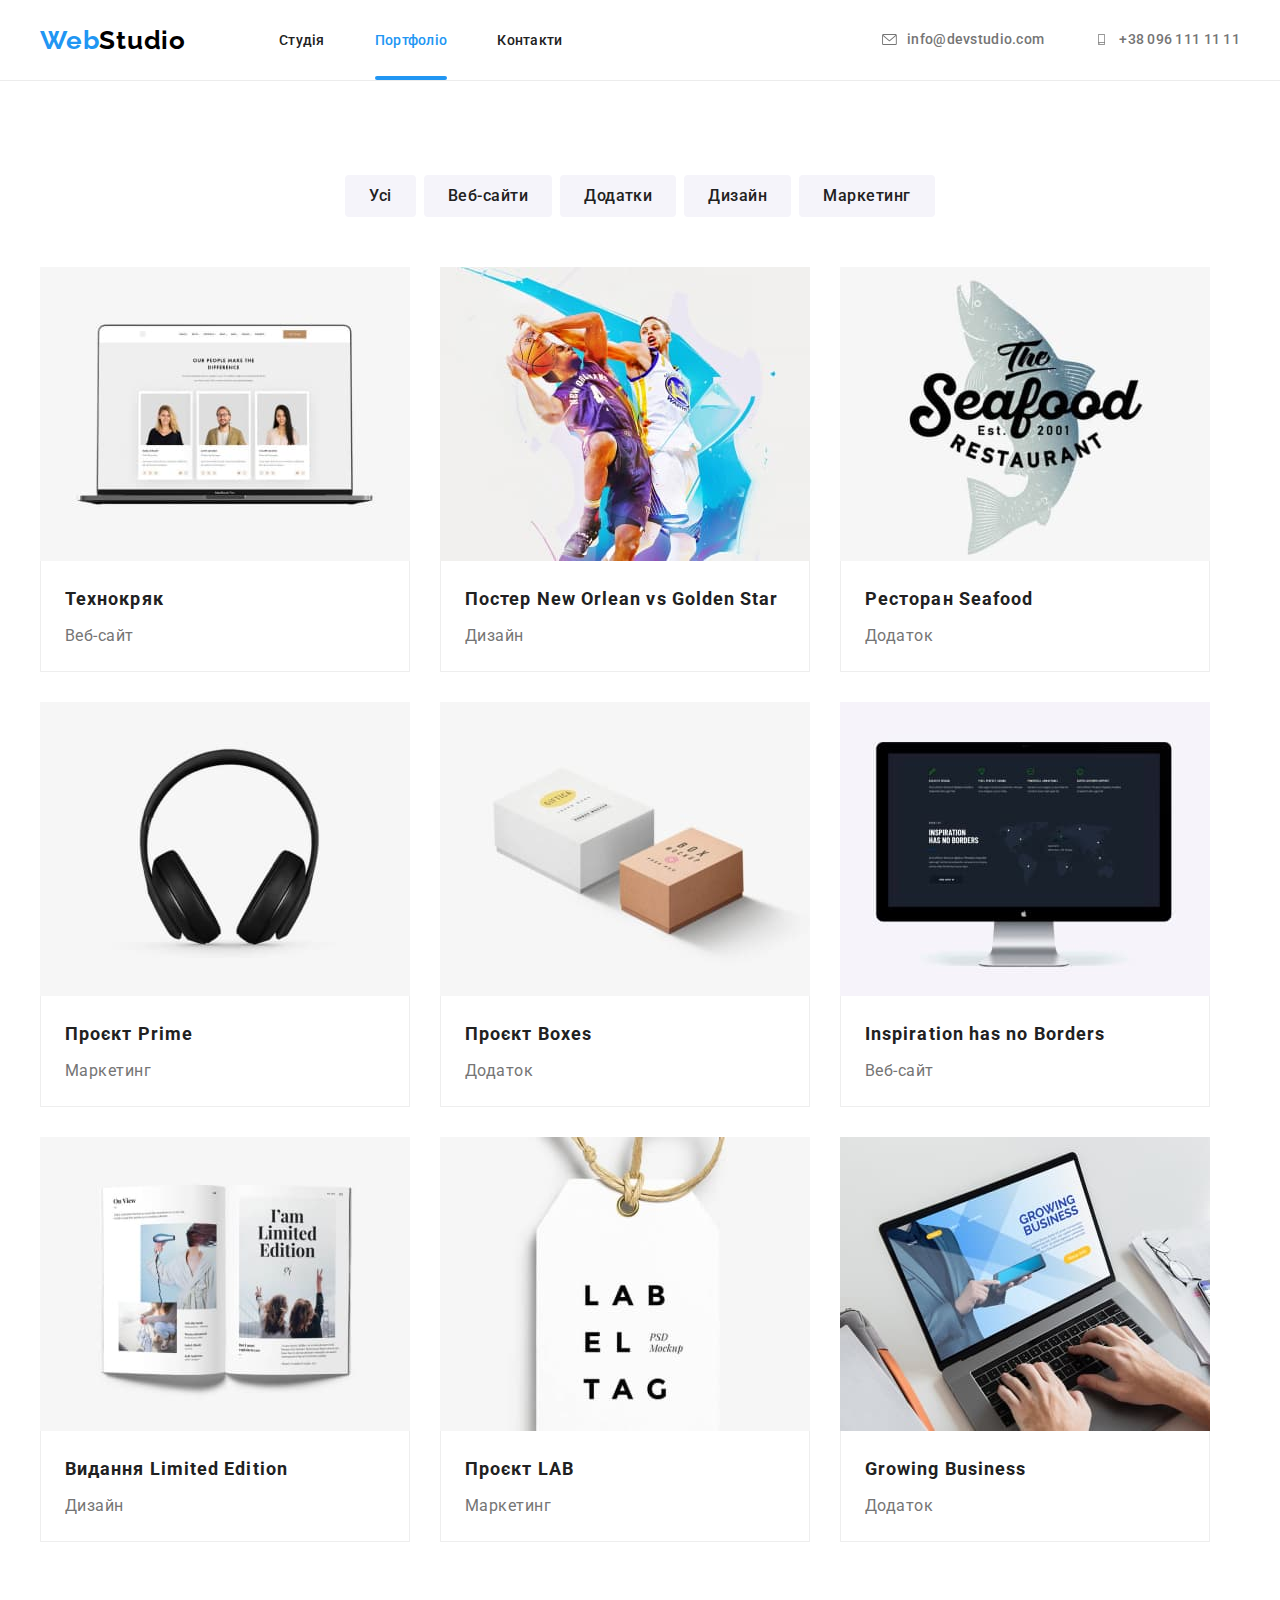
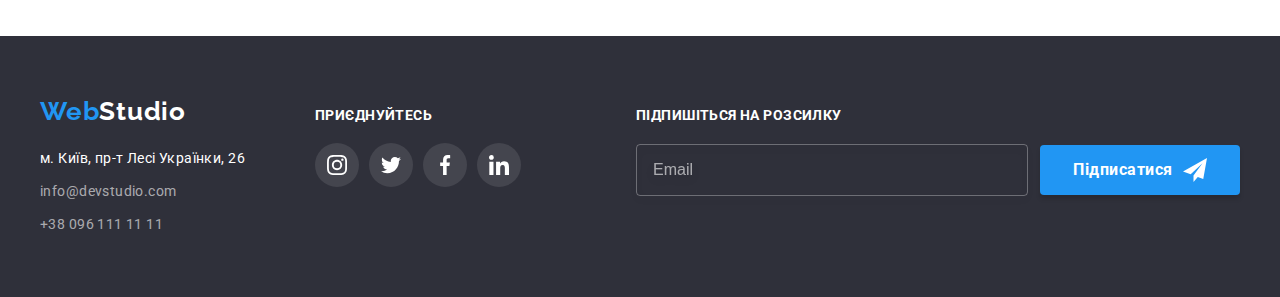
==== commit 2cee155e: "adaptive" ====
--- a/portfolio.html
+++ b/portfolio.html
@@ -24,42 +24,104 @@
   <body>
     <header class="page-header">
       <div class="container header__container">
-        <nav class="site-nav">
-          <a
-            href="./index.html"
-            class="logo link site-nav__logo logo--color-black"
-            ><span class="logo-accent">Web</span>Studio</a
-          >
-          <ul class="site-nav__list list">
-            <li>
-              <a href="./index.html" class="site-nav__item link">Студія</a>
-            </li>
-            <li>
-              <a href="./portfolio.html" class="site-nav__item current link"
+        <a
+          href="./index.html"
+          class="logo link site-nav__logo logo--color-black"
+          ><span class="logo-accent">Web</span>Studio</a
+        >
+        <button type="button" class="menu-open" data-menu-open>
+          <svg class="mobile-menu__btn" width="40" height="40">
+            <use href="./images/icon.svg#icon-menu_40px"></use>
+          </svg>
+        </button>
+        <div class="header-info">
+          <nav class="site-nav">
+            <ul class="site-nav__list list">
+              <li>
+                <a href="./index.html" class="site-nav__item  link"
+                  >Студія</a
+                >
+              </li>
+              <li>
+                <a href="./portfolio.html" class="site-nav__item current link"
+                  >Портфоліо</a
+                >
+              </li>
+              <li><a href="#" class="site-nav__item link">Контакти</a></li>
+            </ul>
+          </nav>
+          <ul class="contact list">
+            <li class="contact-item-mail">
+              <a href="mailto:info@devstudio.com" class="contact__mail link">
+                <svg class="contact__icon" width="16" height="12">
+                  <use href="./images/icon.svg#icon-envelope"></use>
+                </svg>
+                info@devstudio.com
+              </a>
+            </li>
+            <li class="contact-item-tel">
+              <a href="tel:380961111111" class="contact__tel link">
+                <svg class="contact__icon" width="10" height="16">
+                  <use href="./images/icon.svg#icon-smartphone"></use>
+                </svg>
+                +38 096 111 11 11
+              </a>
+            </li>
+          </ul>
+        </div>
+      </div>
+      <div class="mobil-menu is-hidden" data-menu>
+        <button type="button" class="menu-close" data-menu-close>
+          <svg class="mobile-menu__btn" width="40" height="40">
+            <use href="./images/icon.svg#icon-close_40px"></use>
+          </svg>
+        </button>
+        <div class="mobil-top">
+          <ul class="mobil-menu__list list">
+            <li class="mob-menu-item">
+              <a href="./index.html" class="mobil-menu-link link">Студія</a>
+            </li>
+            <li class="mob-menu-item">
+              <a href="./portfolio.html" class="mobil-menu-link link"
                 >Портфоліо</a
               >
             </li>
-            <li><a href="#" class="site-nav__item link">Контакти</a></li>
-          </ul>
-        </nav>
-        <ul class="contact list">
-          <li>
-            <a href="mailto:info@devstudio.com" class="contact__mail link">
-              <svg class="contact__icon" width="16" height="12">
-                <use href="./images/icon.svg#icon-envelope"></use>
-              </svg>
-              info@devstudio.com
-            </a>
-          </li>
-          <li>
-            <a href="tel:380961111111" class="contact__tel link">
-              <svg class="contact__icon" width="10" height="16">
-                <use href="./images/icon.svg#icon-smartphone"></use>
-              </svg>
-              +38 096 111 11 11
-            </a>
-          </li>
-        </ul>
+            <li class="mob-menu-item">
+              <a href="#" class="mobil-menu-link link">Контакти</a>
+            </li>
+          </ul>
+        </div>
+        <div class="mobil-bottom">
+          <ul class="mobil-contact list">
+            <li class="mobil-contact-item mobil-contact-tel">
+              <a href="tel:380961111111" class="mobil-contact__tel link">
+                +38 096 111 11 11
+              </a>
+            </li>
+            <li class="mobil-contact-item">
+              <a
+                href="mailto:info@devstudio.com"
+                class="mobil-contact__mail link"
+              >
+                info@devstudio.com
+              </a>
+            </li>
+          </ul>
+          <ul class="mobil-soc list">
+            <li class="mobil-soc-item">
+              <a href="#" class="mobil-soc-link link">Instagram</a>
+            </li>
+            <li class="mobil-soc-item">
+              <a href="#" class="mobil-soc-link link">Twitter</a>
+            </li>
+            <li class="mobil-soc-item">
+              <a href="#" class="mobil-soc-link link">Facebook</a>
+            </li>
+            <li class="mobil-soc-item">
+              <a href="#" class="mobil-soc-link link">LinkedIn</a>
+            </li>
+          </ul>
+        </div>
       </div>
     </header>
     <main>
@@ -279,64 +341,66 @@
     </main>
     <footer class="footer section">
       <div class="container footer__wrap">
-        <div>
-          <a href="./index.html" class="logo logo--color-white link"
-            ><span class="logo-accent">Web</span>Studio</a
-          >
-          <address class="adress">
-            <ul class="adress__list list">
-              <li class="adress__item">
-                <a
-                  href="https://goo.gl/maps/c5YDyiYQSBMjpUKTA"
-                  class="adress__link link"
-                  >м. Київ, пр-т Лесі Українки, 26</a
-                >
-              </li>
-              <li class="adress__item">
-                <a href="mailto:info@devstudio.com" class="adress__mail link"
-                  >info@devstudio.com</a
-                >
-              </li>
-              <li class="adress__item">
-                <a href="tel:380961111111" class="adress__tel link"
-                  >+38 096 111 11 11</a
-                >
+        <div class="footer-top">
+          <div class="footer-adress-wrap">
+            <a href="./index.html" class="logo logo--color-white link"
+              ><span class="logo-accent">Web</span>Studio</a
+            >
+            <address class="adress">
+              <ul class="adress__list list">
+                <li class="adress__item">
+                  <a
+                    href="https://goo.gl/maps/c5YDyiYQSBMjpUKTA"
+                    class="adress__link link"
+                    >м. Київ, пр-т Лесі Українки, 26</a
+                  >
+                </li>
+                <li class="adress__item">
+                  <a href="mailto:info@devstudio.com" class="adress__mail link"
+                    >info@devstudio.com</a
+                  >
+                </li>
+                <li class="adress__item">
+                  <a href="tel:380961111111" class="adress__tel link"
+                    >+38 096 111 11 11</a
+                  >
+                </li>
+              </ul>
+            </address>
+          </div>
+          <div class="footer-soc">
+            <h3 class="footer-soc__tile">приєднуйтесь</h3>
+            <ul class="footer-soc__list list">
+              <li class="footer-soc__item">
+                <a href="" class="footer-soc__link link">
+                  <svg class="footer-soc__icon" width="20" height="20">
+                    <use href="./images/icon.svg#icon-instagram-2"></use>
+                  </svg>
+                </a>
+              </li>
+              <li class="footer-soc__item">
+                <a href="" class="footer-soc__link link">
+                  <svg class="footer-soc__icon" width="20" height="20">
+                    <use href="./images/icon.svg#icon-twitter-1"></use>
+                  </svg>
+                </a>
+              </li>
+              <li class="footer-soc__item">
+                <a href="" class="footer-soc__link link">
+                  <svg class="footer-soc__icon" width="20" height="20">
+                    <use href="./images/icon.svg#icon-facebook-1"></use>
+                  </svg>
+                </a>
+              </li>
+              <li class="footer-soc__item">
+                <a href="" class="footer-soc__link link">
+                  <svg class="footer-soc__icon" width="20" height="20">
+                    <use href="./images/icon.svg#icon-linkedin-1"></use>
+                  </svg>
+                </a>
               </li>
             </ul>
-          </address>
-        </div>
-        <div class="footer-soc">
-          <h3 class="footer-soc__tile">приєднуйтесь</h3>
-          <ul class="footer-soc__list list">
-            <li class="footer-soc__item">
-              <a href="" class="footer-soc__link link">
-                <svg class="footer-soc__icon" width="20" height="20">
-                  <use href="./images/icon.svg#icon-instagram-2"></use>
-                </svg>
-              </a>
-            </li>
-            <li class="footer-soc__item">
-              <a href="" class="footer-soc__link link">
-                <svg class="footer-soc__icon" width="20" height="20">
-                  <use href="./images/icon.svg#icon-twitter-1"></use>
-                </svg>
-              </a>
-            </li>
-            <li class="footer-soc__item">
-              <a href="" class="footer-soc__link link">
-                <svg class="footer-soc__icon" width="20" height="20">
-                  <use href="./images/icon.svg#icon-facebook-1"></use>
-                </svg>
-              </a>
-            </li>
-            <li class="footer-soc__item">
-              <a href="" class="footer-soc__link link">
-                <svg class="footer-soc__icon" width="20" height="20">
-                  <use href="./images/icon.svg#icon-linkedin-1"></use>
-                </svg>
-              </a>
-            </li>
-          </ul>
+          </div>
         </div>
         <div class="subscription footer__subscription">
           <h3 class="subscription__title">Підпишіться на розсилку</h3>
